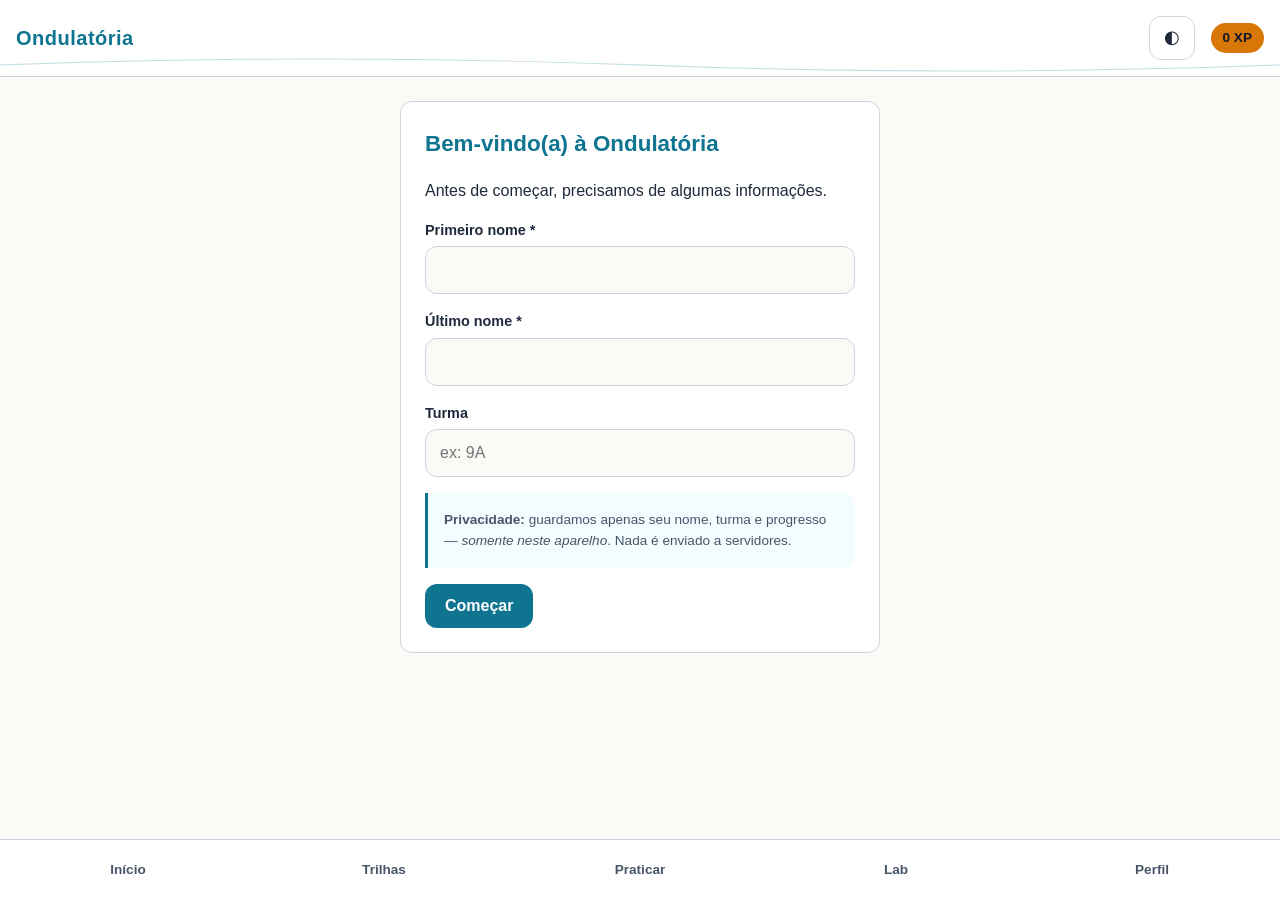
==== index.html @ 42ef3b85 "Adiciona projeto Ondulatória com correções validadas Trilhas, quiz, flashcards, diário sonoro, labor" ====
<!DOCTYPE html>
<html lang="pt-BR">
<head>
  <meta charset="UTF-8">
  <meta name="viewport" content="width=device-width, initial-scale=1.0, viewport-fit=cover">
  <meta name="theme-color" content="#0F172A">
  <meta name="description" content="Ondulatória e Som — 9º ano. App de estudo, atividades e simulações.">
  <meta http-equiv="Content-Security-Policy"
        content="default-src 'self'; img-src 'self' data:; style-src 'self' 'unsafe-inline'; script-src 'self'; connect-src 'self'; font-src 'self'; object-src 'none'; base-uri 'self'; form-action 'self'">
  <link rel="icon" href="data:image/svg+xml,%3Csvg xmlns='http://www.w3.org/2000/svg' viewBox='0 0 32 32'%3E%3Crect width='32' height='32' fill='%230F172A'/%3E%3Cpath d='M0,16 Q4,8 8,16 T16,16 T24,16 T32,16' fill='none' stroke='%2322D3EE' stroke-width='2.5'/%3E%3C/svg%3E">
  <title>Ondulatória — 9º ano</title>
  <link rel="stylesheet" href="css/estilo.css">
</head>
<body>
  <noscript>
    <div class="noscript">
      <h1>Ondulatória</h1>
      <p>Este app precisa de JavaScript ativado para funcionar. Por favor, ative o JavaScript nas configurações do seu navegador.</p>
    </div>
  </noscript>

  <header class="topo">
    <h1 class="logo">Ondulatória</h1>
    <div class="topo-acoes">
      <button id="btn-tema" aria-label="Alternar entre tema claro e escuro" title="Alternar tema">◐</button>
      <span id="xp-total" class="xp" role="status" aria-live="polite">0 XP</span>
    </div>
    <svg class="onda-header" viewBox="0 0 400 40" preserveAspectRatio="none" aria-hidden="true">
      <path d="M0,20 Q50,0 100,20 T200,20 T300,20 T400,20" fill="none" stroke="currentColor" stroke-width="1.5"/>
    </svg>
  </header>

  <main id="conteudo" class="conteudo" role="main" tabindex="-1"></main>

  <nav class="nav-inferior" aria-label="Navegação principal">
    <a href="#inicio"   class="nav-item" data-rota="inicio">Início</a>
    <a href="#trilhas"  class="nav-item" data-rota="trilhas">Trilhas</a>
    <a href="#praticar" class="nav-item" data-rota="praticar">Praticar</a>
    <a href="#lab"      class="nav-item" data-rota="lab">Lab</a>
    <a href="#perfil"   class="nav-item" data-rota="perfil">Perfil</a>
  </nav>

  <script type="module" src="js/app.js"></script>
</body>
</html>
---- css/estilo.css ----
:root {
  --bg: #0F172A;
  --bg-elev: #1E293B;
  --texto: #E2E8F0;
  --texto-fraco: #B4C0D1;
  --ciano: #22D3EE;
  --ciano-escuro: #0E7490;
  --ambar: #F59E0B;
  --ambar-texto: #F59E0B;
  --sucesso: #10B981;
  --sucesso-texto: #10B981;
  --erro: #EF4444;
  --erro-texto: #EF4444;
  --borda: #334155;
  --raio: 12px;
  --esp-1: 8px;
  --esp-2: 16px;
  --esp-3: 24px;
  --esp-4: 32px;
  --transicao: 200ms ease;
  --topo-altura: 64px;
  --nav-altura: 64px;
  --alvo-min: 44px;
  --meio-ar: #67E8F9;
  --meio-agua: #FCD34D;
  --meio-aco: #FCA5A5;
}

[data-tema="claro"] {
  --bg: #FAFAF7;
  --bg-elev: #FFFFFF;
  --texto: #1E293B;
  --texto-fraco: #475569;
  --ciano: #0E7490;
  --ciano-escuro: #0E7490;
  --ambar: #D97706;
  --ambar-texto: #92400E;
  --sucesso: #047857;
  --sucesso-texto: #047857;
  --erro: #DC2626;
  --erro-texto: #B91C1C;
  --borda: #CBD5E1;
  --meio-ar: #155E75;
  --meio-agua: #92400E;
  --meio-aco: #991B1B;
}

* { box-sizing: border-box; margin: 0; padding: 0; }

html, body {
  background: var(--bg);
  color: var(--texto);
  font-family: -apple-system, "Segoe UI", Roboto, "Helvetica Neue", Arial, sans-serif;
  font-size: 16px;
  line-height: 1.6;
  min-height: 100vh;
  transition: background var(--transicao), color var(--transicao);
  -webkit-text-size-adjust: 100%;
}

body {
  padding-bottom: calc(var(--nav-altura) + env(safe-area-inset-bottom, 0px) + 16px);
}

.noscript { padding: var(--esp-4); text-align: center; max-width: 600px; margin: 0 auto; }
.noscript h1 { color: var(--ciano); margin-bottom: var(--esp-2); }
.noscript p { color: var(--texto); }

.topo {
  position: sticky;
  top: 0;
  z-index: 10;
  display: flex;
  justify-content: space-between;
  align-items: center;
  padding: var(--esp-2);
  background: var(--bg-elev);
  background: color-mix(in srgb, var(--bg-elev) 90%, transparent);
  border-bottom: 1px solid var(--borda);
  -webkit-backdrop-filter: blur(8px);
  backdrop-filter: blur(8px);
  overflow: hidden;
}

.logo { font-size: 1.25rem; font-weight: 700; color: var(--ciano); letter-spacing: 0.5px; position: relative; z-index: 1; }

.topo-acoes { display: flex; align-items: center; gap: var(--esp-2); position: relative; z-index: 1; }

#btn-tema {
  background: transparent;
  border: 1px solid var(--borda);
  color: var(--texto);
  border-radius: var(--raio);
  padding: 8px 14px;
  font-size: 1.1rem;
  cursor: pointer;
  transition: var(--transicao);
  line-height: 1;
  min-height: var(--alvo-min);
  min-width: var(--alvo-min);
}
#btn-tema:hover { border-color: var(--ciano); color: var(--ciano); }
#btn-tema:focus-visible { outline: 2px solid var(--ciano); outline-offset: 2px; }

.xp { background: var(--ambar); color: #0F172A; padding: 4px 12px; border-radius: 999px; font-weight: 700; font-size: 0.85rem; transition: var(--transicao); }

.onda-header {
  position: absolute;
  bottom: -1px;
  left: 0;
  width: 200%;
  height: 24px;
  color: var(--ciano);
  opacity: 0.25;
  pointer-events: none;
  animation: ondaDesliza 14s linear infinite;
}

@keyframes ondaDesliza { 0% { transform: translateX(0); } 100% { transform: translateX(-50%); } }

.conteudo { max-width: 720px; margin: 0 auto; padding: var(--esp-3) var(--esp-2); outline: none; }

.nav-inferior {
  position: fixed;
  bottom: 0;
  left: 0;
  right: 0;
  display: flex;
  justify-content: space-around;
  background: var(--bg-elev);
  background: color-mix(in srgb, var(--bg-elev) 95%, transparent);
  border-top: 1px solid var(--borda);
  padding: var(--esp-1) 0 calc(var(--esp-1) + env(safe-area-inset-bottom, 0px));
  z-index: 10;
  -webkit-backdrop-filter: blur(8px);
  backdrop-filter: blur(8px);
}

.nav-item {
  flex: 1;
  text-align: center;
  padding: var(--esp-1);
  color: var(--texto-fraco);
  text-decoration: none;
  font-size: 0.85rem;
  font-weight: 600;
  transition: var(--transicao);
  border-radius: var(--raio);
  margin: 0 2px;
  min-height: var(--alvo-min);
  display: flex;
  align-items: center;
  justify-content: center;
}
.nav-item.ativo { color: var(--ciano); background: rgba(34, 211, 238, 0.1); }
.nav-item:focus-visible { outline: 2px solid var(--ciano); outline-offset: -2px; }

.card {
  background: var(--bg-elev);
  border: 1px solid var(--borda);
  border-radius: var(--raio);
  padding: var(--esp-3);
  margin-bottom: var(--esp-2);
  transition: var(--transicao);
  animation: cardFadeIn 300ms ease both;
}

@keyframes cardFadeIn { from { opacity: 0; transform: translateY(4px); } to { opacity: 1; transform: translateY(0); } }

.card h2, .card h3 { color: var(--ciano); margin-bottom: var(--esp-2); }
.card h2 { font-size: 1.4rem; }
.card h3 { font-size: 1.1rem; }
.card p { margin-bottom: var(--esp-2); }
.card p:last-child { margin-bottom: 0; }
.card-interativo:hover { border-color: var(--ciano); transform: translateY(-1px); }

.btn {
  display: inline-block;
  padding: 12px 20px;
  background: var(--ciano);
  color: #FFFFFF;
  border: none;
  border-radius: var(--raio);
  font-size: 1rem;
  font-weight: 700;
  cursor: pointer;
  transition: var(--transicao);
  text-decoration: none;
  font-family: inherit;
  min-height: var(--alvo-min);
}
[data-tema="escuro"] .btn { color: #0F172A; }
.btn:hover { transform: translateY(-1px); box-shadow: 0 4px 12px rgba(34, 211, 238, 0.3); }
.btn:active { transform: translateY(0); }
.btn:focus-visible { outline: 2px solid var(--ciano); outline-offset: 2px; }
.btn:disabled { opacity: 0.5; cursor: not-allowed; transform: none; }
.btn-secundario { background: transparent; color: var(--ciano); border: 1px solid var(--ciano); }
.btn-perigo { background: var(--erro); color: #FFFFFF; }
.btn-grupo { display: flex; flex-wrap: wrap; gap: var(--esp-1); margin-top: var(--esp-2); }

.btn-pequeno {
  padding: 10px 14px;
  font-size: 0.85rem;
  min-height: 40px;
}

.onboarding { max-width: 480px; margin: 0 auto; }
.onboarding label { display: block; font-weight: 600; font-size: 0.9rem; color: var(--texto); margin-bottom: 4px; margin-top: var(--esp-2); }
.onboarding input { width: 100%; padding: 14px; border: 1px solid var(--borda); border-radius: var(--raio); background: var(--bg); color: var(--texto); font-size: 1rem; font-family: inherit; min-height: var(--alvo-min); }
.onboarding input:focus { outline: none; border-color: var(--ciano); box-shadow: 0 0 0 3px rgba(34, 211, 238, 0.15); }

.aviso-privacidade { font-size: 0.85rem; color: var(--texto-fraco); margin-top: var(--esp-2); padding: var(--esp-2); border-left: 3px solid var(--ciano); background: rgba(34, 211, 238, 0.05); border-radius: 0 var(--raio) var(--raio) 0; }

.progresso-leitura { position: sticky; top: var(--topo-altura); z-index: 5; height: 4px; background: var(--borda); border-radius: 0; margin: calc(-1 * var(--esp-3)) calc(-1 * var(--esp-2)) var(--esp-2); overflow: hidden; }
.progresso-leitura-fill { height: 100%; background: linear-gradient(90deg, var(--ciano), var(--ambar)); width: 0%; transition: width 200ms ease; }

.secao-leitura { margin-bottom: var(--esp-3); }
.secao-leitura h3 { color: var(--ciano); margin-bottom: var(--esp-2); font-size: 1.1rem; }
.secao-leitura p { margin-bottom: var(--esp-2); }

.meta-leitura { display: flex; gap: var(--esp-2); color: var(--texto-fraco); font-size: 0.9rem; margin-bottom: var(--esp-2); flex-wrap: wrap; }

.alternativa {
  display: block;
  width: 100%;
  text-align: left;
  padding: 14px 18px;
  margin-bottom: var(--esp-1);
  background: var(--bg);
  border: 1px solid var(--borda);
  border-radius: var(--raio);
  color: var(--texto);
  font-size: 1rem;
  cursor: pointer;
  transition: var(--transicao);
  font-family: inherit;
  line-height: 1.4;
  min-height: var(--alvo-min);
}
.alternativa:hover:not(:disabled) { border-color: var(--ciano); }
.alternativa:focus-visible { outline: 2px solid var(--ciano); outline-offset: 2px; }
.alternativa.correta { border-color: var(--sucesso); background: rgba(16, 185, 129, 0.12); }
.alternativa.incorreta { border-color: var(--erro); background: rgba(239, 68, 68, 0.12); }
.alternativa:disabled { cursor: default; opacity: 0.95; }
.alternativa strong { color: var(--ciano); margin-right: 4px; }

.feedback { padding: var(--esp-2); border-radius: var(--raio); margin-top: var(--esp-2); font-size: 0.95rem; line-height: 1.5; animation: cardFadeIn 200ms ease both; }
.feedback.ok { background: rgba(16, 185, 129, 0.12); border-left: 4px solid var(--sucesso); }
.feedback.erro { background: rgba(239, 68, 68, 0.12); border-left: 4px solid var(--erro); }
.feedback.info { background: rgba(34, 211, 238, 0.1); border-left: 4px solid var(--ciano); }

.quiz-header { display: flex; justify-content: space-between; align-items: center; margin-bottom: var(--esp-2); font-size: 0.95rem; color: var(--texto-fraco); flex-wrap: wrap; gap: var(--esp-1); }
.quiz-progresso-barra { height: 6px; background: var(--borda); border-radius: 3px; overflow: hidden; margin-bottom: var(--esp-3); }
.quiz-progresso-barra > div { height: 100%; background: var(--ciano); transition: width 300ms ease; }

.textarea-resposta { width: 100%; min-height: 100px; padding: 14px; border: 1px solid var(--borda); border-radius: var(--raio); background: var(--bg); color: var(--texto); font-size: 1rem; font-family: inherit; line-height: 1.5; resize: vertical; }
.textarea-resposta:focus { outline: none; border-color: var(--ciano); box-shadow: 0 0 0 3px rgba(34, 211, 238, 0.15); }

.assoc-item { margin-bottom: var(--esp-2); }
.assoc-item label { display: block; margin-bottom: 4px; font-weight: 600; }
.assoc-item select, .ord-item select { width: 100%; padding: 12px; border: 1px solid var(--borda); border-radius: var(--raio); background: var(--bg); color: var(--texto); font-size: 1rem; font-family: inherit; min-height: var(--alvo-min); }

.ord-item { display: flex; align-items: center; gap: var(--esp-1); margin-bottom: var(--esp-1); }
.ord-item > span { flex: 1; }

.resultado-hero { text-align: center; padding: var(--esp-3) var(--esp-2); }
.resultado-hero .emoji { font-size: 3rem; line-height: 1; margin-bottom: var(--esp-2); display: block; }
.resultado-hero h2 { font-size: 1.6rem; }
.resultado-hero .pontuacao { font-size: 2rem; font-weight: 700; color: var(--ambar-texto); margin: var(--esp-2) 0; }
.resultado-xp { display: inline-block; background: var(--ambar); color: #0F172A; padding: 8px 20px; border-radius: 999px; font-weight: 700; margin-top: var(--esp-2); }
.resultado-xp.sem-ganho { background: transparent; color: var(--texto-fraco); border: 1px solid var(--borda); }
.resultado-xp.sem-ganho small { display: block; font-size: 0.75rem; font-weight: 400; margin-top: 2px; }

.revisao-item { padding: var(--esp-2); border-radius: var(--raio); background: var(--bg); margin-bottom: var(--esp-2); border-left: 3px solid var(--borda); }
.revisao-item.ok { border-left-color: var(--sucesso); }
.revisao-item.erro { border-left-color: var(--erro); }
.revisao-item .topo-revisao { display: flex; justify-content: space-between; font-size: 0.9rem; color: var(--texto-fraco); margin-bottom: 4px; }

.aviso-quota { position: fixed; bottom: calc(var(--nav-altura) + 16px); left: 50%; transform: translateX(-50%); background: var(--erro); color: #fff; padding: 12px 18px; border-radius: var(--raio); font-size: 0.9rem; z-index: 100; box-shadow: 0 4px 16px rgba(0, 0, 0, 0.3); animation: cardFadeIn 200ms ease both; max-width: 90vw; text-align: center; }

.erro-carregamento { text-align: center; padding: var(--esp-3); color: var(--erro-texto); }
.erro-carregamento code { background: var(--bg-elev); padding: 2px 6px; border-radius: 4px; font-size: 0.9rem; }

.sr-only { position: absolute; width: 1px; height: 1px; padding: 0; margin: -1px; overflow: hidden; clip: rect(0,0,0,0); white-space: nowrap; border: 0; }

.lab-tabs { display: flex; gap: 4px; overflow-x: auto; padding: 4px; background: var(--bg-elev); border: 1px solid var(--borda); border-radius: var(--raio); margin-bottom: var(--esp-2); scrollbar-width: none; }
.lab-tabs::-webkit-scrollbar { display: none; }

.lab-tab {
  flex: 1;
  min-width: max-content;
  padding: 12px 16px;
  background: transparent;
  border: none;
  color: var(--texto-fraco);
  font-size: 0.95rem;
  font-weight: 600;
  border-radius: calc(var(--raio) - 4px);
  cursor: pointer;
  transition: var(--transicao);
  white-space: nowrap;
  font-family: inherit;
  min-height: var(--alvo-min);
}
.lab-tab.ativo { background: var(--ciano); color: #FFFFFF; }
[data-tema="escuro"] .lab-tab.ativo { color: #0F172A; }
.lab-tab:focus-visible { outline: 2px solid var(--ciano); outline-offset: 2px; }

.lab-canvas-wrap { width: 100%; margin-bottom: 4px; background: var(--bg); border: 1px solid var(--borda); border-radius: var(--raio); overflow: hidden; }
.lab-canvas { display: block; width: 100%; height: 120px; }
.lab-canvas-baixo { height: 90px; }

.lab-legenda { font-size: 0.85rem; color: var(--texto-fraco); text-align: center; margin-bottom: var(--esp-2); font-style: italic; }

.lab-controles { display: flex; flex-direction: column; gap: var(--esp-1); margin: var(--esp-2) 0; }
.lab-controles label { font-size: 0.95rem; color: var(--texto); }
.lab-controles input[type="range"] { width: 100%; accent-color: var(--ciano); height: 36px; cursor: pointer; }

.lab-valores { display: grid; grid-template-columns: repeat(auto-fit, minmax(90px, 1fr)); gap: var(--esp-1); margin: var(--esp-2) 0; }
.lab-valores > div { background: var(--bg); border: 1px solid var(--borda); border-radius: var(--raio); padding: 10px; text-align: center; }
.lab-valores > div > span { display: block; font-size: 0.78rem; color: var(--texto-fraco); text-transform: uppercase; letter-spacing: 0.5px; margin-bottom: 2px; }
.lab-valores > div > strong { display: block; font-size: 1.2rem; color: var(--ciano); font-variant-numeric: tabular-nums; }
.lab-valores > div > small { font-size: 0.75rem; color: var(--texto-fraco); }

.lab-aviso { font-size: 0.88rem; color: var(--texto-fraco); padding: var(--esp-1) var(--esp-2); border-left: 3px solid var(--ambar); background: rgba(245, 158, 11, 0.1); border-radius: 0 6px 6px 0; margin-top: var(--esp-2); line-height: 1.5; }

.lab-mute { display: inline-flex; align-items: center; gap: 8px; font-size: 0.95rem; color: var(--texto-fraco); cursor: pointer; padding: 8px; min-height: var(--alvo-min); }
.lab-mute input { accent-color: var(--ciano); cursor: pointer; width: 20px; height: 20px; }

.lab-tab-btn {
  padding: 12px 18px;
  background: var(--bg);
  border: 1px solid var(--borda);
  color: var(--texto);
  border-radius: var(--raio);
  cursor: pointer;
  font-family: inherit;
  font-size: 0.95rem;
  font-weight: 600;
  transition: var(--transicao);
  min-height: var(--alvo-min);
}
.lab-tab-btn.ativo { background: var(--ciano); color: #FFFFFF; border-color: var(--ciano); }
[data-tema="escuro"] .lab-tab-btn.ativo { color: #0F172A; }
.lab-tab-btn:hover:not(.ativo) { border-color: var(--ciano); }
.lab-tab-btn:focus-visible { outline: 2px solid var(--ciano); outline-offset: 2px; }

.meios-lista { display: flex; flex-direction: column; gap: var(--esp-2); margin: var(--esp-2) 0; }
.meio-item { background: var(--bg); border: 1px solid var(--borda); border-radius: var(--raio); padding: var(--esp-1); }
.meio-label { display: flex; flex-wrap: wrap; gap: var(--esp-1); align-items: baseline; justify-content: space-between; padding: 6px 8px; font-size: 0.9rem; }
.meio-label > span { color: var(--texto-fraco); }
.meio-label > strong { font-weight: 700; }
.meio-cor-ar { color: var(--meio-ar); }
.meio-cor-agua { color: var(--meio-agua); }
.meio-cor-aco { color: var(--meio-aco); }
.meio-lambda { color: var(--texto-fraco); }
.meio-lambda strong { color: var(--ciano); font-variant-numeric: tabular-nums; }
.meio-canvas { display: block; width: 100%; height: 56px; }

.barra-meios { display: flex; flex-direction: column; gap: var(--esp-1); margin: var(--esp-2) 0; }
.barra-item { display: grid; grid-template-columns: 56px 1fr 90px; gap: var(--esp-1); align-items: center; font-size: 0.9rem; }
.barra-item > span:first-child { font-weight: 700; }
.barra-fill { height: 20px; min-width: 2px; border-radius: 0; }

.badge-prof { background: var(--ambar); color: #0F172A; padding: 4px 10px; border-radius: 999px; font-size: 0.82rem; font-weight: 700; white-space: nowrap; }

.badge-concluida, .badge-andamento, .badge-bloqueada { display: inline-block; padding: 3px 10px; border-radius: 999px; font-size: 0.75rem; font-weight: 700; vertical-align: middle; margin-left: 6px; }
.badge-concluida { background: rgba(16, 185, 129, 0.2); color: var(--sucesso-texto); }
.badge-andamento { background: rgba(245, 158, 11, 0.2); color: var(--ambar-texto); }
.badge-bloqueada { background: rgba(148, 163, 184, 0.2); color: var(--texto-fraco); }

.progresso-trilhas-barra { height: 10px; background: var(--borda); border-radius: 5px; overflow: hidden; margin: var(--esp-1) 0 var(--esp-2); }
.progresso-trilhas-fill { height: 100%; background: linear-gradient(90deg, var(--ciano), var(--sucesso)); transition: width 400ms ease; }

.flash-stats {
  display: grid;
  grid-template-columns: repeat(4, minmax(0, 1fr));
  gap: var(--esp-1);
  margin: var(--esp-2) 0;
}
.flash-stats > div {
  background: var(--bg);
  border: 1px solid var(--borda);
  border-radius: var(--raio);
  padding: 10px 4px;
  text-align: center;
  min-width: 0;
}
.flash-stats > div > strong {
  display: block;
  font-size: 1.3rem;
  color: var(--ciano);
  font-variant-numeric: tabular-nums;
}
.flash-stats > div > span {
  font-size: 0.65rem;
  color: var(--texto-fraco);
  text-transform: uppercase;
  letter-spacing: 0;
  white-space: nowrap;
  overflow: hidden;
  text-overflow: ellipsis;
  display: block;
}

@media (max-width: 400px) {
  .flash-stats { grid-template-columns: repeat(2, minmax(0, 1fr)); }
  .flash-stats > div > span { font-size: 0.7rem; letter-spacing: 0.5px; }
}

.flash-progresso { position: sticky; top: var(--topo-altura); z-index: 5; height: 4px; background: var(--borda); margin: calc(-1 * var(--esp-3)) calc(-1 * var(--esp-2)) var(--esp-2); overflow: hidden; }
.flash-progresso-fill { height: 100%; background: linear-gradient(90deg, var(--ciano), var(--ambar)); transition: width 300ms ease; }

.flash-header { display: flex; justify-content: space-between; align-items: center; margin-bottom: var(--esp-2); font-size: 0.95rem; color: var(--texto-fraco); gap: var(--esp-1); flex-wrap: wrap; }

.flash-cartao { min-height: 200px; display: flex; flex-direction: column; justify-content: center; align-items: center; text-align: center; padding: var(--esp-3) var(--esp-2); background: var(--bg); border: 2px solid var(--borda); border-radius: var(--raio); cursor: pointer; transition: border-color var(--transicao), transform var(--transicao); }
.flash-cartao:hover { border-color: var(--ciano); }
.flash-cartao:focus-visible { outline: 2px solid var(--ciano); outline-offset: 2px; }

.flash-label { font-size: 0.75rem; color: var(--texto-fraco); text-transform: uppercase; letter-spacing: 1px; margin-bottom: var(--esp-2); }
.flash-frente { font-size: 1.15rem; font-weight: 600; line-height: 1.4; color: var(--texto); margin-bottom: var(--esp-2); }
.flash-verso { font-size: 1rem; line-height: 1.5; color: var(--texto); margin-bottom: var(--esp-2); }
.flash-dica { font-size: 0.85rem; color: var(--texto-fraco); font-style: italic; margin-top: var(--esp-2); }

.flash-acoes { display: flex; gap: var(--esp-1); margin-top: var(--esp-2); flex-wrap: wrap; justify-content: center; width: 100%; }
.btn-flash-dificil { background: var(--erro); color: #FFFFFF; }
.btn-flash-medio { background: var(--ambar); color: #0F172A; }
.btn-flash-facil { background: var(--sucesso); color: #FFFFFF; }
.flash-acoes .btn { flex: 1; min-width: 80px; padding: 12px 14px; font-size: 0.95rem; }

#toast-container { position: fixed; top: 80px; right: 16px; display: flex; flex-direction: column; gap: var(--esp-1); z-index: 200; max-width: 320px; pointer-events: none; }
.badge-toast { background: var(--bg-elev); border: 2px solid var(--ambar); border-radius: var(--raio); padding: 12px 16px; display: flex; gap: 12px; align-items: center; box-shadow: 0 8px 24px rgba(0, 0, 0, 0.3); animation: badgeSlide 350ms ease both; color: var(--texto); font-size: 0.95rem; pointer-events: auto; }
.badge-toast strong { color: var(--ambar-texto); font-size: 1rem; }
.badge-toast small { color: var(--texto-fraco); font-size: 0.85rem; }
.badge-toast-emoji { font-size: 1.6rem; line-height: 1; flex-shrink: 0; }
@keyframes badgeSlide { from { transform: translateX(400px); opacity: 0; } to { transform: translateX(0); opacity: 1; } }

.badges-grid { display: grid; grid-template-columns: repeat(auto-fill, minmax(100px, 1fr)); gap: var(--esp-1); }
.badge-single { background: var(--bg); border: 1px solid var(--borda); border-radius: var(--raio); padding: 10px 6px; text-align: center; transition: var(--transicao); }
.badge-single.ganho { border-color: var(--ambar); background: rgba(245, 158, 11, 0.15); }
.badge-single.nao-ganho { border-style: dashed; }
.badge-single.nao-ganho .badge-nome { color: var(--texto-fraco); }
.badge-single.nao-ganho .badge-emoji { opacity: 0.5; filter: grayscale(1); }
.badge-emoji { display: block; font-size: 1.8rem; line-height: 1; margin-bottom: 4px; }
.badge-nome { display: block; font-size: 0.75rem; color: var(--texto); line-height: 1.2; }
.badge-single.ganho .badge-nome { color: var(--ambar-texto); font-weight: 600; }

.diario-header { display: flex; justify-content: space-between; align-items: baseline; margin-bottom: var(--esp-1); flex-wrap: wrap; gap: 8px; }
.diario-header strong { color: var(--ciano); }
.diario-header span { font-size: 0.9rem; color: var(--texto-fraco); }

.select-campo { width: 100%; padding: 12px; border: 1px solid var(--borda); border-radius: var(--raio); background: var(--bg); color: var(--texto); font-size: 1rem; font-family: inherit; margin-bottom: var(--esp-2); min-height: var(--alvo-min); }

#form-diario label { display: block; margin-top: var(--esp-2); margin-bottom: 4px; font-weight: 600; font-size: 0.95rem; }
#form-diario input, #form-diario textarea { width: 100%; padding: 14px; border: 1px solid var(--borda); border-radius: var(--raio); background: var(--bg); color: var(--texto); font-size: 1rem; font-family: inherit; min-height: var(--alvo-min); }

@media (prefers-reduced-motion: reduce) {
  *, *::before, *::after { transition: none !important; animation: none !important; }
  .onda-header { display: none; }
  .badge-toast { animation: none; }
}
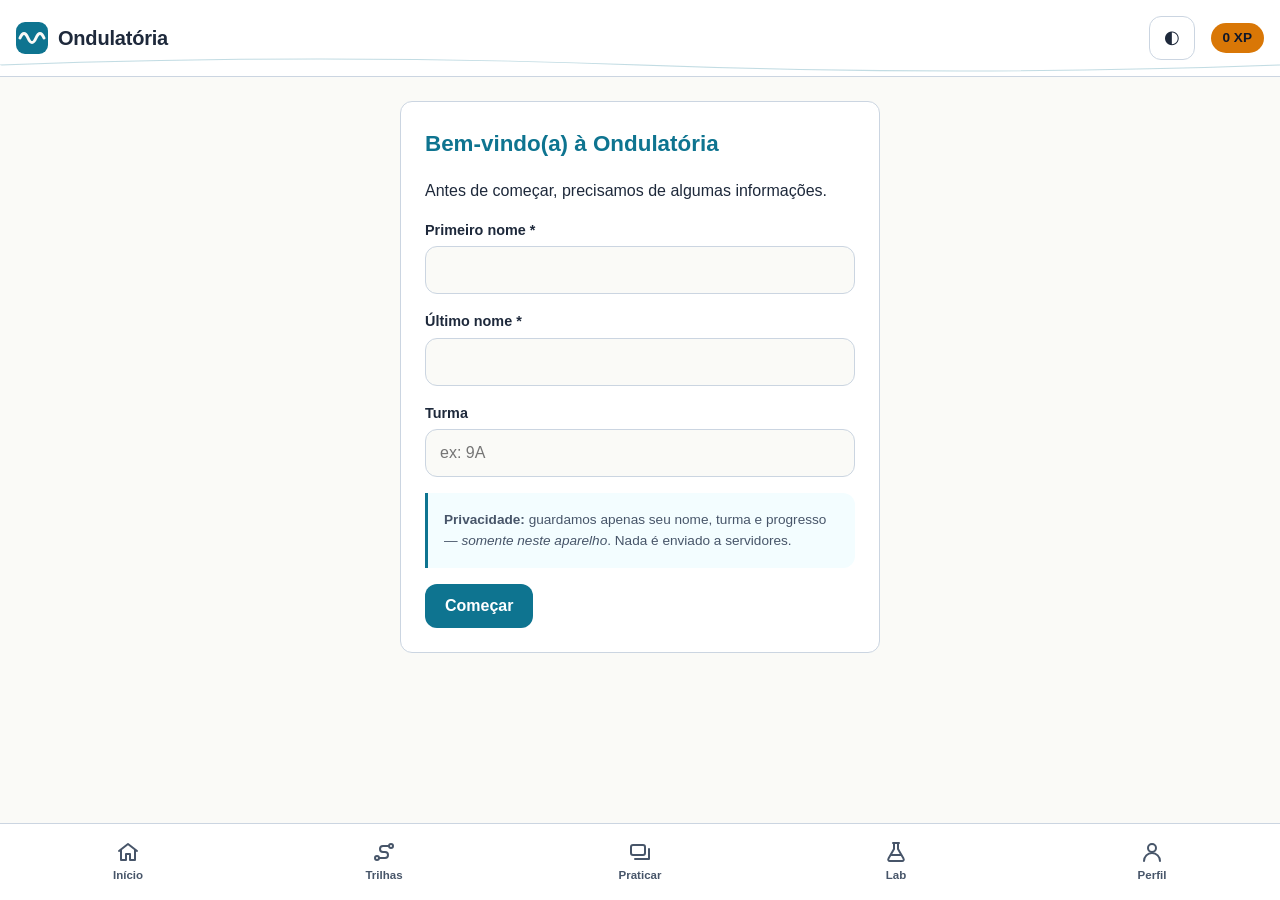
==== commit e1086525: "Repagina a tela inicial - Novo topo com saudação, nível por XP e anel de progresso das trilhas - Car" ====
--- a/index.html
+++ b/index.html
@@ -20,7 +20,7 @@
   </noscript>
 
   <header class="topo">
-    <h1 class="logo">Ondulatória</h1>
+    <h1 class="logo"><svg class="logo-icone" viewBox="0 0 32 32" aria-hidden="true"><rect width="32" height="32" rx="9"/><path d="M4,16 Q8,7 12,16 T20,16 T28,16"/></svg><span>Ondulatória</span></h1>
     <div class="topo-acoes">
       <button id="btn-tema" aria-label="Alternar entre tema claro e escuro" title="Alternar tema">◐</button>
       <span id="xp-total" class="xp" role="status" aria-live="polite">0 XP</span>
@@ -33,11 +33,11 @@
   <main id="conteudo" class="conteudo" role="main" tabindex="-1"></main>
 
   <nav class="nav-inferior" aria-label="Navegação principal">
-    <a href="#inicio"   class="nav-item" data-rota="inicio">Início</a>
-    <a href="#trilhas"  class="nav-item" data-rota="trilhas">Trilhas</a>
-    <a href="#praticar" class="nav-item" data-rota="praticar">Praticar</a>
-    <a href="#lab"      class="nav-item" data-rota="lab">Lab</a>
-    <a href="#perfil"   class="nav-item" data-rota="perfil">Perfil</a>
+    <a href="#inicio" class="nav-item" data-rota="inicio"><svg class="nav-icone" viewBox="0 0 24 24" aria-hidden="true"><path d="M3 11l9-7 9 7"/><path d="M5 10v10h5v-6h4v6h5V10"/></svg><span>Início</span></a>
+    <a href="#trilhas" class="nav-item" data-rota="trilhas"><svg class="nav-icone" viewBox="0 0 24 24" aria-hidden="true"><circle cx="5" cy="18" r="2"/><circle cx="19" cy="6" r="2"/><path d="M7 18h6a3 3 0 0 0 0-6h-2a3 3 0 0 1 0-6h6"/></svg><span>Trilhas</span></a>
+    <a href="#praticar" class="nav-item" data-rota="praticar"><svg class="nav-icone" viewBox="0 0 24 24" aria-hidden="true"><rect x="3" y="5" width="14" height="10" rx="2"/><path d="M7 19h14V9"/></svg><span>Praticar</span></a>
+    <a href="#lab" class="nav-item" data-rota="lab"><svg class="nav-icone" viewBox="0 0 24 24" aria-hidden="true"><path d="M9 3h6M10 3v6L4.5 18.5A1.6 1.6 0 0 0 5.9 21h12.2a1.6 1.6 0 0 0 1.4-2.5L14 9V3"/><path d="M7.5 15h9"/></svg><span>Lab</span></a>
+    <a href="#perfil" class="nav-item" data-rota="perfil"><svg class="nav-icone" viewBox="0 0 24 24" aria-hidden="true"><circle cx="12" cy="8" r="4"/><path d="M4 21a8 8 0 0 1 16 0"/></svg><span>Perfil</span></a>
   </nav>
 
   <script type="module" src="js/app.js"></script>
--- a/css/estilo.css
+++ b/css/estilo.css
@@ -82,7 +82,10 @@
   overflow: hidden;
 }
 
-.logo { font-size: 1.25rem; font-weight: 700; color: var(--ciano); letter-spacing: 0.5px; position: relative; z-index: 1; }
+.logo { display: flex; align-items: center; gap: 10px; font-size: 1.25rem; font-weight: 800; color: var(--texto); letter-spacing: -0.2px; position: relative; z-index: 1; }
+.logo-icone { width: 32px; height: 32px; flex-shrink: 0; }
+.logo-icone rect { fill: var(--ciano); }
+.logo-icone path { fill: none; stroke: var(--bg); stroke-width: 3; stroke-linecap: round; }
 
 .topo-acoes { display: flex; align-items: center; gap: var(--esp-2); position: relative; z-index: 1; }
 
@@ -149,10 +152,15 @@
   margin: 0 2px;
   min-height: var(--alvo-min);
   display: flex;
+  flex-direction: column;
   align-items: center;
   justify-content: center;
-}
-.nav-item.ativo { color: var(--ciano); background: rgba(34, 211, 238, 0.1); }
+  gap: 2px;
+  font-size: 0.72rem;
+}
+.nav-icone { width: 24px; height: 24px; fill: none; stroke: currentColor; stroke-width: 2; stroke-linecap: round; stroke-linejoin: round; transition: transform var(--transicao); }
+.nav-item.ativo { color: var(--ciano); background: color-mix(in srgb, var(--ciano) 12%, transparent); }
+.nav-item.ativo .nav-icone { transform: translateY(-1px); stroke-width: 2.4; }
 .nav-item:focus-visible { outline: 2px solid var(--ciano); outline-offset: -2px; }
 
 .card {
@@ -189,7 +197,7 @@
   font-family: inherit;
   min-height: var(--alvo-min);
 }
-[data-tema="escuro"] .btn { color: #0F172A; }
+[data-tema="escuro"] .btn:not(.btn-secundario):not(.btn-perigo) { color: #0F172A; }
 .btn:hover { transform: translateY(-1px); box-shadow: 0 4px 12px rgba(34, 211, 238, 0.3); }
 .btn:active { transform: translateY(0); }
 .btn:focus-visible { outline: 2px solid var(--ciano); outline-offset: 2px; }
@@ -454,7 +462,135 @@
 #form-diario label { display: block; margin-top: var(--esp-2); margin-bottom: 4px; font-weight: 600; font-size: 0.95rem; }
 #form-diario input, #form-diario textarea { width: 100%; padding: 14px; border: 1px solid var(--borda); border-radius: var(--raio); background: var(--bg); color: var(--texto); font-size: 1rem; font-family: inherit; min-height: var(--alvo-min); }
 
+/* ============ Tela inicial ============ */
+.home-hero {
+  position: relative;
+  display: flex;
+  align-items: center;
+  gap: var(--esp-2);
+  padding: var(--esp-3);
+  margin-bottom: var(--esp-2);
+  border-radius: 20px;
+  overflow: hidden;
+  color: #F0FDFF;
+  background: linear-gradient(135deg, #0E7490 0%, #155E75 45%, #1E3A5F 100%);
+  box-shadow: 0 10px 30px -12px rgba(14, 116, 144, 0.6);
+  animation: cardFadeIn 300ms ease both;
+}
+.home-hero-ondas { position: absolute; inset: auto 0 0 0; width: 200%; height: 70%; pointer-events: none; animation: ondaDesliza 18s linear infinite; }
+.home-hero-ondas path { fill: #fff; opacity: 0.06; }
+.home-hero-ondas path + path { opacity: 0.08; }
+.home-hero-texto { position: relative; flex: 1; min-width: 0; }
+.home-saudacao { display: flex; align-items: center; flex-wrap: wrap; gap: 8px; font-size: 0.9rem; opacity: 0.85; }
+.home-chip { display: inline-block; padding: 2px 10px; border-radius: 999px; background: rgba(255, 255, 255, 0.16); font-size: 0.78rem; font-weight: 700; }
+.home-hero h2 { font-size: clamp(1.5rem, 6vw, 2rem); line-height: 1.15; font-weight: 800; letter-spacing: -0.5px; margin: 4px 0 var(--esp-2); overflow-wrap: anywhere; }
+.home-nivel-topo { display: flex; justify-content: space-between; align-items: baseline; font-size: 0.85rem; margin-bottom: 6px; }
+.home-nivel-topo span { opacity: 0.8; font-variant-numeric: tabular-nums; }
+.home-nivel-barra { height: 8px; border-radius: 999px; background: rgba(255, 255, 255, 0.18); overflow: hidden; }
+.home-nivel-barra > div { height: 100%; border-radius: inherit; background: linear-gradient(90deg, #FCD34D, #F59E0B); transition: width 600ms ease; }
+.home-anel { position: relative; width: 112px; height: 112px; flex-shrink: 0; }
+.home-anel circle { fill: none; stroke-width: 10; }
+.home-anel-fundo { stroke: rgba(255, 255, 255, 0.16); }
+.home-anel-valor { stroke-linecap: round; transform: rotate(-90deg); transform-origin: 60px 60px; transition: stroke-dashoffset 800ms ease; }
+.home-anel text { fill: #fff; text-anchor: middle; }
+.home-anel-num { font-size: 26px; font-weight: 800; }
+.home-anel-rot { font-size: 12px; opacity: 0.8; }
+
+.home-stats { list-style: none; display: grid; grid-template-columns: repeat(3, 1fr); gap: var(--esp-1); margin-bottom: var(--esp-2); }
+.home-stats li { background: var(--bg-elev); border: 1px solid var(--borda); border-radius: 14px; padding: 12px 8px; text-align: center; }
+.home-stats strong { display: block; font-size: 1.35rem; font-weight: 800; color: var(--texto); font-variant-numeric: tabular-nums; line-height: 1.2; }
+.home-stats small { font-size: 0.8rem; color: var(--texto-fraco); font-weight: 600; }
+.home-stats span { font-size: 0.75rem; color: var(--texto-fraco); text-transform: uppercase; letter-spacing: 0.5px; }
+
+.home-continuar {
+  position: relative;
+  display: flex;
+  flex-direction: column;
+  gap: 4px;
+  padding: var(--esp-3);
+  margin-bottom: var(--esp-3);
+  border-radius: 20px;
+  background: var(--bg-elev);
+  border: 1px solid var(--borda);
+  border-left: 6px solid var(--ambar);
+  color: inherit;
+  text-decoration: none;
+  transition: var(--transicao);
+  animation: cardFadeIn 300ms 60ms ease both;
+}
+a.home-continuar:hover { border-color: var(--ambar); transform: translateY(-2px); box-shadow: 0 8px 24px -12px rgba(245, 158, 11, 0.5); }
+a.home-continuar:focus-visible, .home-continuar-btn:focus-visible { outline: 2px solid var(--ambar); outline-offset: 3px; }
+.home-rotulo { font-size: 0.75rem; font-weight: 800; text-transform: uppercase; letter-spacing: 1px; color: var(--ambar-texto); }
+.home-continuar-num { font-size: 0.85rem; color: var(--texto-fraco); font-weight: 600; margin-top: 4px; }
+.home-continuar-titulo { font-size: 1.2rem; line-height: 1.3; font-weight: 800; }
+.home-continuar-desc { font-size: 0.92rem; color: var(--texto-fraco); }
+.home-etapas { list-style: none; display: flex; gap: 6px; margin: var(--esp-2) 0; }
+.home-etapas li { flex: 1; font-size: 0.72rem; font-weight: 700; color: var(--texto-fraco); padding-top: 8px; border-top: 4px solid var(--borda); border-radius: 2px; }
+.home-etapas li.feito { border-top-color: var(--sucesso); color: var(--sucesso-texto); }
+.home-etapas li.atual { border-top-color: var(--ambar); color: var(--ambar-texto); }
+.home-continuar-btn { align-self: flex-start; display: inline-flex; align-items: center; gap: 8px; margin-top: 4px; padding: 12px 20px; min-height: var(--alvo-min); border-radius: 999px; background: var(--ambar); color: #0F172A; font-weight: 800; text-decoration: none; }
+.home-continuar-btn svg, .home-atalho svg, .home-no svg { fill: none; stroke: currentColor; stroke-width: 2.2; stroke-linecap: round; stroke-linejoin: round; }
+.home-continuar-btn svg { width: 18px; height: 18px; transition: transform var(--transicao); }
+a.home-continuar:hover .home-continuar-btn svg { transform: translateX(3px); }
+
+.home-secao { margin-bottom: var(--esp-3); }
+.home-secao-topo { display: flex; justify-content: space-between; align-items: baseline; margin-bottom: 12px; }
+.home-secao h3 { font-size: 1.1rem; font-weight: 800; color: var(--texto); }
+.home-link { font-size: 0.9rem; font-weight: 700; color: var(--ciano); text-decoration: none; padding: 8px 0; }
+.home-link:hover { text-decoration: underline; }
+
+.home-mapa { list-style: none; display: grid; grid-template-columns: repeat(6, 1fr); position: relative; }
+.home-mapa::before { content: ""; position: absolute; top: 22px; left: 8%; right: 8%; height: 3px; background: var(--borda); border-radius: 2px; }
+.home-mapa li { position: relative; display: flex; justify-content: center; }
+.home-mapa-item { display: flex; flex-direction: column; align-items: center; gap: 6px; text-decoration: none; color: var(--texto-fraco); border-radius: 12px; padding: 0 2px 4px; }
+a.home-mapa-item:focus-visible { outline: 2px solid var(--ciano); outline-offset: 2px; }
+.home-no { display: grid; place-items: center; width: 46px; height: 46px; border-radius: 50%; font-weight: 800; font-size: 1.05rem; background: var(--bg-elev); border: 3px solid var(--borda); color: var(--texto-fraco); transition: var(--transicao); }
+.home-no svg { width: 20px; height: 20px; }
+.home-no-nome { font-size: 0.68rem; font-weight: 700; text-align: center; line-height: 1.2; }
+.home-mapa-item.feita .home-no { background: var(--sucesso); border-color: var(--sucesso); color: #fff; }
+.home-mapa-item.feita { color: var(--sucesso-texto); }
+.home-mapa-item.atual .home-no { background: var(--ambar); border-color: var(--ambar); color: #0F172A; box-shadow: 0 0 0 6px color-mix(in srgb, var(--ambar) 25%, transparent); animation: pulso 2s ease-in-out infinite; }
+.home-mapa-item.atual { color: var(--ambar-texto); }
+.home-mapa-item.livre .home-no { border-color: var(--ciano); color: var(--ciano); }
+.home-mapa-item.bloqueada { opacity: 0.6; }
+a.home-mapa-item:hover .home-no { transform: scale(1.08); }
+@keyframes pulso { 50% { box-shadow: 0 0 0 10px color-mix(in srgb, var(--ambar) 10%, transparent); } }
+
+.home-atalhos { display: grid; grid-template-columns: repeat(2, 1fr); gap: 12px; }
+.home-atalho { --cor: var(--ciano); display: flex; flex-direction: column; gap: 2px; padding: var(--esp-2); border-radius: 16px; background: var(--bg-elev); border: 1px solid var(--borda); color: var(--texto); text-decoration: none; transition: var(--transicao); min-height: 120px; }
+.home-atalho svg { width: 40px; height: 40px; padding: 8px; margin-bottom: 8px; border-radius: 12px; color: var(--cor); background: color-mix(in srgb, var(--cor) 15%, transparent); }
+.home-atalho strong { font-size: 1rem; font-weight: 800; }
+.home-atalho span { font-size: 0.8rem; color: var(--texto-fraco); line-height: 1.35; }
+.home-atalho:hover { border-color: var(--cor); transform: translateY(-2px); }
+.home-atalho:focus-visible { outline: 2px solid var(--cor); outline-offset: 2px; }
+.atalho-praticar { --cor: var(--ambar); }
+.atalho-lab { --cor: #A78BFA; }
+.atalho-trilhas { --cor: var(--ciano); }
+.atalho-perfil { --cor: var(--sucesso); }
+[data-tema="claro"] .atalho-lab { --cor: #6D28D9; }
+
+.home-badges { list-style: none; display: flex; flex-wrap: wrap; gap: 8px; }
+.home-badge { display: inline-flex; align-items: center; gap: 8px; padding: 8px 14px 8px 8px; border-radius: 999px; background: color-mix(in srgb, var(--ambar) 14%, var(--bg-elev)); border: 1px solid color-mix(in srgb, var(--ambar) 40%, transparent); font-size: 0.88rem; font-weight: 700; }
+.home-badge-emoji { display: grid; place-items: center; width: 30px; height: 30px; border-radius: 50%; background: var(--bg-elev); font-size: 1.05rem; }
+.home-badge-vazio { padding: 12px 16px; background: var(--bg-elev); border: 1px dashed var(--borda); color: var(--texto-fraco); font-weight: 500; border-radius: 14px; }
+
+.home-privacidade { font-size: 0.82rem; color: var(--texto-fraco); text-align: center; padding: var(--esp-1) var(--esp-2); }
+
+@media (max-width: 380px) {
+  .home-hero { flex-direction: column-reverse; align-items: stretch; text-align: left; }
+  .home-anel { align-self: center; }
+  .home-no { width: 40px; height: 40px; }
+  .home-mapa::before { top: 19px; }
+  .home-no-nome { font-size: 0.62rem; }
+}
+@media (min-width: 640px) {
+  .home-atalhos { grid-template-columns: repeat(4, 1fr); }
+  .home-hero { padding: var(--esp-4); }
+  .home-anel { width: 136px; height: 136px; }
+}
+
 @media (prefers-reduced-motion: reduce) {
+  .home-hero-ondas { display: none; }
   *, *::before, *::after { transition: none !important; animation: none !important; }
   .onda-header { display: none; }
   .badge-toast { animation: none; }
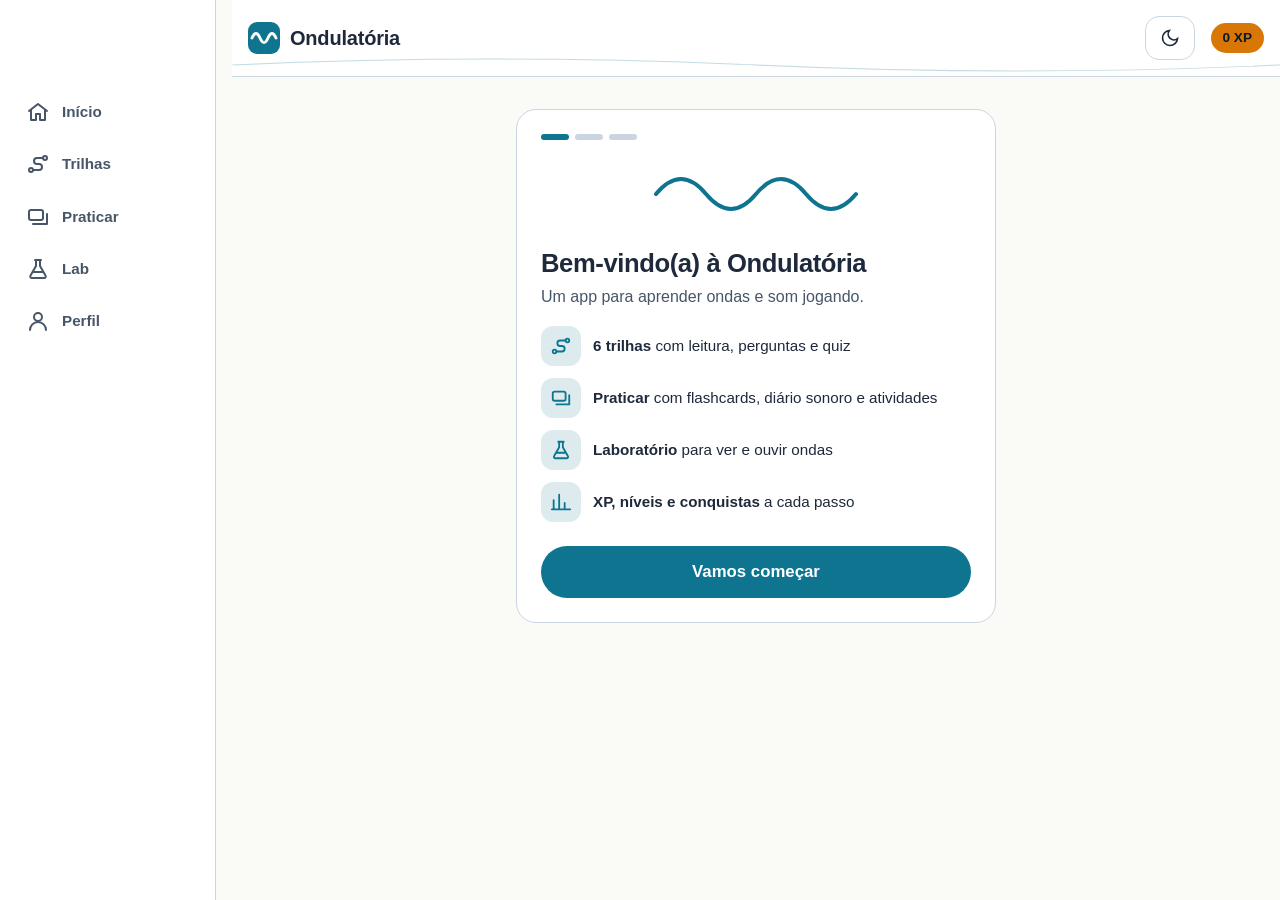
==== commit eee5b068: "Fase 2: nova identidade visual em todas as telas - Telas separadas em módulos (inicio, lista-trilhas" ====
--- a/index.html
+++ b/index.html
@@ -4,6 +4,7 @@
   <meta charset="UTF-8">
   <meta name="viewport" content="width=device-width, initial-scale=1.0, viewport-fit=cover">
   <meta name="theme-color" content="#0F172A">
+  <meta name="referrer" content="no-referrer">
   <meta name="description" content="Ondulatória e Som — 9º ano. App de estudo, atividades e simulações.">
   <meta http-equiv="Content-Security-Policy"
         content="default-src 'self'; img-src 'self' data:; style-src 'self' 'unsafe-inline'; script-src 'self'; connect-src 'self'; font-src 'self'; object-src 'none'; base-uri 'self'; form-action 'self'">
@@ -22,7 +23,10 @@
   <header class="topo">
     <h1 class="logo"><svg class="logo-icone" viewBox="0 0 32 32" aria-hidden="true"><rect width="32" height="32" rx="9"/><path d="M4,16 Q8,7 12,16 T20,16 T28,16"/></svg><span>Ondulatória</span></h1>
     <div class="topo-acoes">
-      <button id="btn-tema" aria-label="Alternar entre tema claro e escuro" title="Alternar tema">◐</button>
+      <button id="btn-tema" aria-label="Alternar entre tema claro e escuro" title="Alternar tema">
+        <svg class="icone-sol" viewBox="0 0 24 24" aria-hidden="true"><circle cx="12" cy="12" r="4"/><path d="M12 2v2M12 20v2M4.9 4.9l1.4 1.4M17.7 17.7l1.4 1.4M2 12h2M20 12h2M4.9 19.1l1.4-1.4M17.7 6.3l1.4-1.4"/></svg>
+        <svg class="icone-lua" viewBox="0 0 24 24" aria-hidden="true"><path d="M21 12.8A9 9 0 1 1 11.2 3a7 7 0 0 0 9.8 9.8z"/></svg>
+      </button>
       <span id="xp-total" class="xp" role="status" aria-live="polite">0 XP</span>
     </div>
     <svg class="onda-header" viewBox="0 0 400 40" preserveAspectRatio="none" aria-hidden="true">
--- a/css/estilo.css
+++ b/css/estilo.css
@@ -12,7 +12,8 @@
   --erro: #EF4444;
   --erro-texto: #EF4444;
   --borda: #334155;
-  --raio: 12px;
+  --raio: 14px;
+  --raio-g: 20px;
   --esp-1: 8px;
   --esp-2: 16px;
   --esp-3: 24px;
@@ -46,12 +47,16 @@
 }
 
 * { box-sizing: border-box; margin: 0; padding: 0; }
+[hidden] { display: none !important; }
+
+html { font-size: 100%; }
+html[data-fonte="g"] { font-size: 112.5%; }
+html[data-fonte="gg"] { font-size: 125%; }
 
 html, body {
   background: var(--bg);
   color: var(--texto);
   font-family: -apple-system, "Segoe UI", Roboto, "Helvetica Neue", Arial, sans-serif;
-  font-size: 16px;
   line-height: 1.6;
   min-height: 100vh;
   transition: background var(--transicao), color var(--transicao);
@@ -90,6 +95,8 @@
 .topo-acoes { display: flex; align-items: center; gap: var(--esp-2); position: relative; z-index: 1; }
 
 #btn-tema {
+  display: grid;
+  place-items: center;
   background: transparent;
   border: 1px solid var(--borda);
   color: var(--texto);
@@ -103,6 +110,10 @@
   min-width: var(--alvo-min);
 }
 #btn-tema:hover { border-color: var(--ciano); color: var(--ciano); }
+#btn-tema svg { width: 20px; height: 20px; fill: none; stroke: currentColor; stroke-width: 2; stroke-linecap: round; }
+#btn-tema .icone-lua { display: none; }
+[data-tema="claro"] #btn-tema .icone-sol { display: none; }
+[data-tema="claro"] #btn-tema .icone-lua { display: block; }
 #btn-tema:focus-visible { outline: 2px solid var(--ciano); outline-offset: 2px; }
 
 .xp { background: var(--ambar); color: #0F172A; padding: 4px 12px; border-radius: 999px; font-weight: 700; font-size: 0.85rem; transition: var(--transicao); }
@@ -166,17 +177,16 @@
 .card {
   background: var(--bg-elev);
   border: 1px solid var(--borda);
-  border-radius: var(--raio);
+  border-radius: var(--raio-g);
   padding: var(--esp-3);
   margin-bottom: var(--esp-2);
   transition: var(--transicao);
-  animation: cardFadeIn 300ms ease both;
 }
 
 @keyframes cardFadeIn { from { opacity: 0; transform: translateY(4px); } to { opacity: 1; transform: translateY(0); } }
 
-.card h2, .card h3 { color: var(--ciano); margin-bottom: var(--esp-2); }
-.card h2 { font-size: 1.4rem; }
+.card h2, .card h3 { color: var(--texto); margin-bottom: var(--esp-2); font-weight: 800; letter-spacing: -0.2px; }
+.card h2 { font-size: 1.35rem; }
 .card h3 { font-size: 1.1rem; }
 .card p { margin-bottom: var(--esp-2); }
 .card p:last-child { margin-bottom: 0; }
@@ -188,9 +198,9 @@
   background: var(--ciano);
   color: #FFFFFF;
   border: none;
-  border-radius: var(--raio);
+  border-radius: 999px;
   font-size: 1rem;
-  font-weight: 700;
+  font-weight: 800;
   cursor: pointer;
   transition: var(--transicao);
   text-decoration: none;
@@ -212,7 +222,6 @@
   min-height: 40px;
 }
 
-.onboarding { max-width: 480px; margin: 0 auto; }
 .onboarding label { display: block; font-weight: 600; font-size: 0.9rem; color: var(--texto); margin-bottom: 4px; margin-top: var(--esp-2); }
 .onboarding input { width: 100%; padding: 14px; border: 1px solid var(--borda); border-radius: var(--raio); background: var(--bg); color: var(--texto); font-size: 1rem; font-family: inherit; min-height: var(--alvo-min); }
 .onboarding input:focus { outline: none; border-color: var(--ciano); box-shadow: 0 0 0 3px rgba(34, 211, 238, 0.15); }
@@ -247,10 +256,14 @@
 }
 .alternativa:hover:not(:disabled) { border-color: var(--ciano); }
 .alternativa:focus-visible { outline: 2px solid var(--ciano); outline-offset: 2px; }
-.alternativa.correta { border-color: var(--sucesso); background: rgba(16, 185, 129, 0.12); }
-.alternativa.incorreta { border-color: var(--erro); background: rgba(239, 68, 68, 0.12); }
+.alternativa.correta { border-color: var(--sucesso); background: rgba(16, 185, 129, 0.12); animation: pulsoCerto 450ms ease; }
+.alternativa.incorreta { border-color: var(--erro); background: rgba(239, 68, 68, 0.12); animation: tremor 400ms ease; }
+@keyframes pulsoCerto { 40% { transform: scale(1.02); box-shadow: 0 0 0 6px rgba(16, 185, 129, 0.2); } }
+@keyframes tremor { 20%, 60% { transform: translateX(-6px); } 40%, 80% { transform: translateX(6px); } }
 .alternativa:disabled { cursor: default; opacity: 0.95; }
-.alternativa strong { color: var(--ciano); margin-right: 4px; }
+.alternativa strong { display: inline-grid; place-items: center; width: 28px; height: 28px; margin-right: 10px; border-radius: 50%; background: color-mix(in srgb, var(--ciano) 15%, transparent); color: var(--ciano); font-size: 0.85rem; vertical-align: middle; }
+.alternativa.correta strong { background: var(--sucesso); color: #fff; }
+.alternativa.incorreta strong { background: var(--erro); color: #fff; }
 
 .feedback { padding: var(--esp-2); border-radius: var(--raio); margin-top: var(--esp-2); font-size: 0.95rem; line-height: 1.5; animation: cardFadeIn 200ms ease both; }
 .feedback.ok { background: rgba(16, 185, 129, 0.12); border-left: 4px solid var(--sucesso); }
@@ -284,14 +297,13 @@
 .revisao-item.erro { border-left-color: var(--erro); }
 .revisao-item .topo-revisao { display: flex; justify-content: space-between; font-size: 0.9rem; color: var(--texto-fraco); margin-bottom: 4px; }
 
-.aviso-quota { position: fixed; bottom: calc(var(--nav-altura) + 16px); left: 50%; transform: translateX(-50%); background: var(--erro); color: #fff; padding: 12px 18px; border-radius: var(--raio); font-size: 0.9rem; z-index: 100; box-shadow: 0 4px 16px rgba(0, 0, 0, 0.3); animation: cardFadeIn 200ms ease both; max-width: 90vw; text-align: center; }
 
 .erro-carregamento { text-align: center; padding: var(--esp-3); color: var(--erro-texto); }
 .erro-carregamento code { background: var(--bg-elev); padding: 2px 6px; border-radius: 4px; font-size: 0.9rem; }
 
 .sr-only { position: absolute; width: 1px; height: 1px; padding: 0; margin: -1px; overflow: hidden; clip: rect(0,0,0,0); white-space: nowrap; border: 0; }
 
-.lab-tabs { display: flex; gap: 4px; overflow-x: auto; padding: 4px; background: var(--bg-elev); border: 1px solid var(--borda); border-radius: var(--raio); margin-bottom: var(--esp-2); scrollbar-width: none; }
+.lab-tabs { display: flex; gap: 4px; overflow-x: auto; padding: 4px; background: var(--bg-elev); border: 1px solid var(--borda); border-radius: 999px; margin-bottom: var(--esp-2); scrollbar-width: none; position: sticky; top: calc(var(--topo-altura) + 8px); z-index: 6; }
 .lab-tabs::-webkit-scrollbar { display: none; }
 
 .lab-tab {
@@ -303,7 +315,7 @@
   color: var(--texto-fraco);
   font-size: 0.95rem;
   font-weight: 600;
-  border-radius: calc(var(--raio) - 4px);
+  border-radius: 999px;
   cursor: pointer;
   transition: var(--transicao);
   white-space: nowrap;
@@ -421,8 +433,6 @@
 
 .flash-header { display: flex; justify-content: space-between; align-items: center; margin-bottom: var(--esp-2); font-size: 0.95rem; color: var(--texto-fraco); gap: var(--esp-1); flex-wrap: wrap; }
 
-.flash-cartao { min-height: 200px; display: flex; flex-direction: column; justify-content: center; align-items: center; text-align: center; padding: var(--esp-3) var(--esp-2); background: var(--bg); border: 2px solid var(--borda); border-radius: var(--raio); cursor: pointer; transition: border-color var(--transicao), transform var(--transicao); }
-.flash-cartao:hover { border-color: var(--ciano); }
 .flash-cartao:focus-visible { outline: 2px solid var(--ciano); outline-offset: 2px; }
 
 .flash-label { font-size: 0.75rem; color: var(--texto-fraco); text-transform: uppercase; letter-spacing: 1px; margin-bottom: var(--esp-2); }
@@ -430,18 +440,11 @@
 .flash-verso { font-size: 1rem; line-height: 1.5; color: var(--texto); margin-bottom: var(--esp-2); }
 .flash-dica { font-size: 0.85rem; color: var(--texto-fraco); font-style: italic; margin-top: var(--esp-2); }
 
-.flash-acoes { display: flex; gap: var(--esp-1); margin-top: var(--esp-2); flex-wrap: wrap; justify-content: center; width: 100%; }
 .btn-flash-dificil { background: var(--erro); color: #FFFFFF; }
 .btn-flash-medio { background: var(--ambar); color: #0F172A; }
 .btn-flash-facil { background: var(--sucesso); color: #FFFFFF; }
 .flash-acoes .btn { flex: 1; min-width: 80px; padding: 12px 14px; font-size: 0.95rem; }
 
-#toast-container { position: fixed; top: 80px; right: 16px; display: flex; flex-direction: column; gap: var(--esp-1); z-index: 200; max-width: 320px; pointer-events: none; }
-.badge-toast { background: var(--bg-elev); border: 2px solid var(--ambar); border-radius: var(--raio); padding: 12px 16px; display: flex; gap: 12px; align-items: center; box-shadow: 0 8px 24px rgba(0, 0, 0, 0.3); animation: badgeSlide 350ms ease both; color: var(--texto); font-size: 0.95rem; pointer-events: auto; }
-.badge-toast strong { color: var(--ambar-texto); font-size: 1rem; }
-.badge-toast small { color: var(--texto-fraco); font-size: 0.85rem; }
-.badge-toast-emoji { font-size: 1.6rem; line-height: 1; flex-shrink: 0; }
-@keyframes badgeSlide { from { transform: translateX(400px); opacity: 0; } to { transform: translateX(0); opacity: 1; } }
 
 .badges-grid { display: grid; grid-template-columns: repeat(auto-fill, minmax(100px, 1fr)); gap: var(--esp-1); }
 .badge-single { background: var(--bg); border: 1px solid var(--borda); border-radius: var(--raio); padding: 10px 6px; text-align: center; transition: var(--transicao); }
@@ -524,10 +527,6 @@
 .home-continuar-num { font-size: 0.85rem; color: var(--texto-fraco); font-weight: 600; margin-top: 4px; }
 .home-continuar-titulo { font-size: 1.2rem; line-height: 1.3; font-weight: 800; }
 .home-continuar-desc { font-size: 0.92rem; color: var(--texto-fraco); }
-.home-etapas { list-style: none; display: flex; gap: 6px; margin: var(--esp-2) 0; }
-.home-etapas li { flex: 1; font-size: 0.72rem; font-weight: 700; color: var(--texto-fraco); padding-top: 8px; border-top: 4px solid var(--borda); border-radius: 2px; }
-.home-etapas li.feito { border-top-color: var(--sucesso); color: var(--sucesso-texto); }
-.home-etapas li.atual { border-top-color: var(--ambar); color: var(--ambar-texto); }
 .home-continuar-btn { align-self: flex-start; display: inline-flex; align-items: center; gap: 8px; margin-top: 4px; padding: 12px 20px; min-height: var(--alvo-min); border-radius: 999px; background: var(--ambar); color: #0F172A; font-weight: 800; text-decoration: none; }
 .home-continuar-btn svg, .home-atalho svg, .home-no svg { fill: none; stroke: currentColor; stroke-width: 2.2; stroke-linecap: round; stroke-linejoin: round; }
 .home-continuar-btn svg { width: 18px; height: 18px; transition: transform var(--transicao); }
@@ -576,6 +575,121 @@
 
 .home-privacidade { font-size: 0.82rem; color: var(--texto-fraco); text-align: center; padding: var(--esp-1) var(--esp-2); }
 
+
+.home-stats-link { display: block; text-decoration: none; color: inherit; border-radius: 14px; }
+.home-stats-link:hover .home-stats li { border-color: var(--ciano); }
+.home-stats-link:focus-visible { outline: 2px solid var(--ciano); outline-offset: 3px; }
+.perfil-desempenho { margin-bottom: var(--esp-2); min-height: 0; }
+
+/* ============ Janela de confirmação ============ */
+.modal { margin: auto; width: min(92vw, 400px); padding: var(--esp-3); border: 1px solid var(--borda); border-radius: 20px; background: var(--bg-elev); color: var(--texto); text-align: center; box-shadow: 0 24px 60px rgba(0, 0, 0, 0.45); animation: modalEntra 200ms ease both; }
+.modal::backdrop { background: rgba(2, 6, 23, 0.6); -webkit-backdrop-filter: blur(3px); backdrop-filter: blur(3px); }
+.modal-icone { font-size: 2.4rem; line-height: 1; margin-bottom: var(--esp-1); }
+.modal h2 { font-size: 1.3rem; font-weight: 800; margin-bottom: var(--esp-1); }
+.modal p { color: var(--texto-fraco); font-size: 0.95rem; }
+.modal-acoes { display: grid; grid-template-columns: 1fr 1fr; gap: var(--esp-1); margin-top: var(--esp-3); }
+.modal-acoes .btn { width: 100%; }
+.modal-acoes-um { grid-template-columns: 1fr; }
+.modal-campo { width: 100%; margin-top: var(--esp-2); padding: 14px; border: 1px solid var(--borda); border-radius: var(--raio); background: var(--bg); color: var(--texto); font-size: 1.1rem; font-family: inherit; text-align: center; min-height: var(--alvo-min); }
+.modal-campo:focus { outline: none; border-color: var(--ciano); box-shadow: 0 0 0 3px color-mix(in srgb, var(--ciano) 25%, transparent); }
+
+/* ============ Avisos rápidos ============ */
+#avisos { position: fixed; left: 50%; bottom: calc(var(--nav-altura) + env(safe-area-inset-bottom, 0px) + 16px); transform: translateX(-50%); z-index: 200; display: flex; flex-direction: column; align-items: center; gap: 8px; width: min(92vw, 420px); pointer-events: none; }
+.aviso { pointer-events: auto; width: 100%; padding: 12px 16px; border-radius: 14px; background: var(--bg-elev); color: var(--texto); border: 1px solid var(--borda); border-left: 5px solid var(--ciano); box-shadow: 0 10px 30px rgba(0, 0, 0, 0.35); font-size: 0.92rem; line-height: 1.4; animation: avisoEntra 250ms ease both; }
+.aviso.saindo { animation: avisoSai 300ms ease both; }
+.aviso-ok { border-left-color: var(--sucesso); }
+.aviso-erro { border-left-color: var(--erro); }
+.aviso-destaque { display: flex; align-items: center; gap: 12px; border: 2px solid var(--ambar); }
+.aviso-destaque strong { display: block; color: var(--ambar-texto); }
+.aviso-destaque small { color: var(--texto-fraco); }
+.aviso-emoji { font-size: 1.8rem; line-height: 1; flex-shrink: 0; }
+@keyframes avisoEntra { from { opacity: 0; transform: translateY(12px); } to { opacity: 1; transform: none; } }
+@keyframes avisoSai { to { opacity: 0; transform: translateY(8px); } }
+
+.card-botao { display: block; width: 100%; text-align: left; font: inherit; color: inherit; cursor: pointer; }
+.card-botao:focus-visible { outline: 2px solid var(--ciano); outline-offset: 2px; }
+@keyframes modalEntra { from { opacity: 0; transform: translateY(12px) scale(0.97); } to { opacity: 1; transform: none; } }
+
+/* ============ Meu desempenho ============ */
+.des-h3 { font-size: 1.1rem; font-weight: 800; margin-bottom: 12px; }
+.des-legenda { font-size: 0.82rem; color: var(--texto-fraco); }
+.des-vazio { color: var(--texto-fraco); font-size: 0.92rem; padding: var(--esp-2); border: 1px dashed var(--borda); border-radius: 14px; list-style: none; }
+
+.des-kpis { list-style: none; display: grid; grid-template-columns: repeat(2, 1fr); gap: var(--esp-1); margin-bottom: var(--esp-3); }
+.des-kpis li { background: var(--bg-elev); border: 1px solid var(--borda); border-radius: 14px; padding: 12px 8px; text-align: center; display: flex; flex-direction: column; justify-content: center; }
+.des-kpis strong { font-size: 1.4rem; font-weight: 800; line-height: 1.2; font-variant-numeric: tabular-nums; }
+.des-kpis small { font-size: 0.8rem; color: var(--texto-fraco); }
+.des-kpis span { font-size: 0.72rem; color: var(--texto-fraco); line-height: 1.25; margin-top: 2px; }
+.des-kpis .des-kpi-destaque { grid-column: 1 / -1; flex-direction: row; gap: var(--esp-2); justify-content: flex-start; text-align: left; padding: var(--esp-2) var(--esp-3); color: #F0FDFF; border: none; background: linear-gradient(135deg, #0E7490 0%, #155E75 45%, #1E3A5F 100%); }
+.des-kpi-destaque strong { font-size: 2.4rem; }
+.des-kpi-destaque span { font-size: 0.95rem; color: inherit; opacity: 0.9; align-self: center; }
+
+.des-passos { list-style: none; display: flex; flex-direction: column; gap: var(--esp-1); }
+.des-passo { display: flex; align-items: center; gap: 12px; padding: 14px var(--esp-2); border-radius: 14px; background: var(--bg-elev); border: 1px solid var(--borda); border-left: 5px solid var(--ambar); color: var(--texto); text-decoration: none; font-size: 0.95rem; line-height: 1.4; transition: var(--transicao); }
+.des-passo > span:first-child { font-size: 1.4rem; }
+.des-passo:hover { border-color: var(--ambar); transform: translateY(-1px); }
+.des-passo:focus-visible { outline: 2px solid var(--ambar); outline-offset: 2px; }
+
+.des-grafico { position: relative; }
+.des-grafico svg { display: block; width: 100%; height: auto; overflow: visible; }
+.des-grade { stroke: var(--borda); stroke-width: 1; }
+.des-eixo { fill: var(--texto-fraco); font-size: 10px; text-anchor: end; }
+.des-meta { stroke: var(--ambar); stroke-width: 1.5; stroke-dasharray: 5 4; }
+.des-meta-rot { fill: var(--ambar-texto); font-size: 10px; font-weight: 700; text-anchor: start; paint-order: stroke; stroke: var(--bg-elev); stroke-width: 3px; }
+.des-linha { fill: none; stroke: var(--ciano); stroke-width: 2; stroke-linejoin: round; stroke-linecap: round; }
+.des-alvo { fill: transparent; cursor: pointer; }
+.des-marca { fill: var(--ciano); stroke: var(--bg-elev); stroke-width: 2; pointer-events: none; }
+.des-ponto:focus { outline: none; }
+.des-ponto:focus-visible .des-marca, .des-ponto:hover .des-marca { r: 6.5; }
+.des-rotulo { fill: var(--texto); font-size: 11px; font-weight: 800; text-anchor: middle; }
+.des-dica { position: absolute; transform: translate(-50%, calc(-100% - 12px)); padding: 6px 10px; border-radius: 8px; background: var(--texto); color: var(--bg); font-size: 0.78rem; font-weight: 600; white-space: nowrap; pointer-events: none; z-index: 2; }
+.des-tabela { margin-top: var(--esp-1); font-size: 0.85rem; }
+.des-tabela summary { cursor: pointer; color: var(--ciano); font-weight: 700; padding: 8px 0; }
+.des-tabela table { width: 100%; border-collapse: collapse; }
+.des-tabela th, .des-tabela td { padding: 6px 4px; border-bottom: 1px solid var(--borda); text-align: left; font-variant-numeric: tabular-nums; }
+.des-tabela th { color: var(--texto-fraco); font-weight: 600; }
+
+.des-conceitos { list-style: none; display: flex; flex-direction: column; gap: 14px; margin-top: 12px; }
+.des-conceito-topo, .des-conceito-rodape { display: flex; justify-content: space-between; align-items: baseline; gap: 8px; }
+.des-conceito-topo span { font-weight: 700; font-size: 0.95rem; }
+.des-conceito-topo small { color: var(--texto-fraco); font-weight: 500; font-size: 0.75rem; margin-left: 4px; }
+.des-conceito-topo strong { font-variant-numeric: tabular-nums; }
+.des-conceito-rodape { font-size: 0.78rem; color: var(--texto-fraco); margin-top: 4px; }
+.des-barra { position: relative; height: 10px; margin-top: 6px; border-radius: 999px; background: var(--borda); overflow: hidden; }
+.des-barra > div { height: 100%; border-radius: 999px; background: var(--texto-fraco); transition: width 600ms ease; }
+.des-barra > .bom { background: var(--sucesso); }
+.des-barra > .medio { background: var(--ambar); }
+.des-barra > .fraco { background: var(--erro); }
+.des-barra-meta { overflow: visible; }
+.des-barra-meta > i { position: absolute; top: -3px; bottom: -3px; width: 2px; background: var(--texto); opacity: 0.5; border-radius: 1px; }
+.des-status { display: inline-flex; align-items: center; gap: 5px; font-weight: 700; }
+.des-status b { display: grid; place-items: center; width: 16px; height: 16px; border-radius: 50%; font-size: 0.68rem; color: #fff; }
+.des-status.bom { color: var(--sucesso-texto); } .des-status.bom b { background: var(--sucesso); }
+.des-status.medio { color: var(--ambar-texto); } .des-status.medio b { background: var(--ambar); color: #0F172A; }
+.des-status.fraco { color: var(--erro-texto); } .des-status.fraco b { background: var(--erro); }
+
+.des-trilhas { list-style: none; display: grid; gap: var(--esp-1); }
+.des-trilha { padding: var(--esp-2); border-radius: 14px; background: var(--bg-elev); border: 1px solid var(--borda); }
+.des-trilha.bloqueada { opacity: 0.6; }
+.des-trilha.bloqueada .des-legenda { margin-top: 4px; }
+.des-trilha-topo { display: flex; justify-content: space-between; align-items: center; gap: 8px; }
+.des-trilha-topo .badge-concluida, .des-trilha-topo .badge-andamento, .des-trilha-topo .badge-bloqueada { margin-left: 0; white-space: nowrap; }
+.des-trilha-dados { display: grid; grid-template-columns: repeat(2, 1fr); gap: 10px 8px; margin-top: 12px; }
+.des-trilha-dados dt { font-size: 0.68rem; color: var(--texto-fraco); text-transform: uppercase; letter-spacing: 0.3px; line-height: 1.2; }
+.des-trilha-dados dd { font-weight: 800; font-variant-numeric: tabular-nums; }
+
+.des-mini { list-style: none; display: grid; grid-template-columns: repeat(3, 1fr); gap: var(--esp-1); margin-bottom: var(--esp-2); }
+.des-mini li { background: var(--bg); border: 1px solid var(--borda); border-radius: 12px; padding: 10px 6px; text-align: center; }
+.des-mini small { font-size: 0.75rem; color: var(--texto-fraco); }
+.des-mini strong { display: block; font-size: 1.25rem; font-weight: 800; color: var(--ciano); font-variant-numeric: tabular-nums; }
+.des-mini span { font-size: 0.7rem; color: var(--texto-fraco); line-height: 1.2; display: block; }
+
+@media (min-width: 640px) {
+  .des-trilhas { grid-template-columns: 1fr 1fr; }
+  .des-kpis { grid-template-columns: repeat(4, 1fr); }
+  .des-trilha-dados { grid-template-columns: repeat(4, 1fr); }
+}
+
 @media (max-width: 380px) {
   .home-hero { flex-direction: column-reverse; align-items: stretch; text-align: left; }
   .home-anel { align-self: center; }
@@ -589,9 +703,200 @@
   .home-anel { width: 136px; height: 136px; }
 }
 
+/* ============ Identidade visual: peças comuns ============ */
+.tela-topo { margin-bottom: var(--esp-2); }
+.tela-topo h2 { font-size: 1.6rem; font-weight: 800; letter-spacing: -0.4px; line-height: 1.2; }
+.tela-rotulo { font-size: 0.75rem; font-weight: 800; text-transform: uppercase; letter-spacing: 1px; color: var(--ciano); margin-bottom: 2px; }
+.tela-sub { color: var(--texto-fraco); font-size: 0.95rem; margin-top: 4px; }
+.tela-voltar { display: inline-block; font-size: 0.9rem; font-weight: 700; color: var(--ciano); text-decoration: none; padding: 6px 0; margin-bottom: 4px; }
+
+.conteudo.entrando > * { animation: telaEntra 260ms ease both; }
+.conteudo.entrando > *:nth-child(2) { animation-delay: 30ms; }
+.conteudo.entrando > *:nth-child(3) { animation-delay: 60ms; }
+.conteudo.entrando > *:nth-child(n+4) { animation-delay: 90ms; }
+@keyframes telaEntra { from { opacity: 0; transform: translateY(8px); } to { opacity: 1; transform: none; } }
+
+.esqueleto { display: flex; flex-direction: column; gap: 12px; }
+.esq { border-radius: var(--raio-g); background: linear-gradient(90deg, var(--bg-elev) 25%, color-mix(in srgb, var(--borda) 60%, var(--bg-elev)) 50%, var(--bg-elev) 75%); background-size: 200% 100%; animation: brilho 1.2s linear infinite; }
+.esq-titulo { height: 64px; width: 70%; }
+.esq-bloco { height: 120px; }
+@keyframes brilho { from { background-position: 200% 0; } to { background-position: -200% 0; } }
+
+.etapas { list-style: none; display: flex; gap: 6px; margin: 0 0 var(--esp-2); }
+.etapas li { flex: 1; display: flex; align-items: center; gap: 6px; font-size: 0.78rem; font-weight: 700; color: var(--texto-fraco); padding: 8px 10px; border-radius: 999px; background: var(--bg-elev); border: 1px solid var(--borda); white-space: nowrap; min-width: 0; overflow: hidden; }
+.etapas li span { display: grid; place-items: center; flex-shrink: 0; width: 20px; height: 20px; border-radius: 50%; font-size: 0.7rem; background: var(--borda); color: var(--texto); }
+.etapas li.feito { color: var(--sucesso-texto); border-color: color-mix(in srgb, var(--sucesso) 50%, transparent); }
+.etapas li.feito span { background: var(--sucesso); color: #fff; }
+.etapas li.atual { color: var(--texto); border-color: var(--cor-trilha, var(--ciano)); background: color-mix(in srgb, var(--cor-trilha, var(--ciano)) 14%, var(--bg-elev)); }
+.etapas li.atual span { background: var(--cor-trilha, var(--ciano)); color: #0F172A; }
+
+.icone-trilha { fill: none; stroke: currentColor; stroke-width: 2; stroke-linecap: round; stroke-linejoin: round; }
+
+.confete { position: fixed; inset: 0; width: 100vw; height: 100vh; pointer-events: none; z-index: 300; }
+.xp-flutuante { position: fixed; z-index: 300; transform: translate(-50%, 0); font-weight: 900; font-size: 1.3rem; color: var(--ambar-texto); text-shadow: 0 2px 8px rgba(0, 0, 0, 0.25); pointer-events: none; animation: xpSobe 1400ms ease-out forwards; }
+@keyframes xpSobe { 0% { opacity: 0; transform: translate(-50%, 10px) scale(0.8); } 20% { opacity: 1; transform: translate(-50%, 0) scale(1.15); } 100% { opacity: 0; transform: translate(-50%, -70px) scale(1); } }
+
+.nav-item { position: relative; }
+.nav-ponto { position: absolute; top: 4px; left: calc(50% + 6px); min-width: 18px; height: 18px; padding: 0 5px; border-radius: 999px; background: var(--ambar); color: #0F172A; font-size: 0.65rem; font-weight: 900; display: grid; place-items: center; border: 2px solid var(--bg-elev); }
+
+/* ============ Cores das trilhas (mais escuras no tema claro, para contraste) ============ */
+[data-trilha="1"] { --cor-trilha: #22D3EE; }
+[data-trilha="2"] { --cor-trilha: #A78BFA; }
+[data-trilha="3"] { --cor-trilha: #34D399; }
+[data-trilha="4"] { --cor-trilha: #FBBF24; }
+[data-trilha="5"] { --cor-trilha: #F472B6; }
+[data-trilha="6"] { --cor-trilha: #FB7185; }
+[data-tema="claro"] [data-trilha="1"], [data-tema="claro"][data-trilha="1"] { --cor-trilha: #0E7490; }
+[data-tema="claro"] [data-trilha="2"], [data-tema="claro"][data-trilha="2"] { --cor-trilha: #6D28D9; }
+[data-tema="claro"] [data-trilha="3"], [data-tema="claro"][data-trilha="3"] { --cor-trilha: #047857; }
+[data-tema="claro"] [data-trilha="4"], [data-tema="claro"][data-trilha="4"] { --cor-trilha: #B45309; }
+[data-tema="claro"] [data-trilha="5"], [data-tema="claro"][data-trilha="5"] { --cor-trilha: #BE185D; }
+[data-tema="claro"] [data-trilha="6"], [data-tema="claro"][data-trilha="6"] { --cor-trilha: #BE123C; }
+[data-tema="claro"] .etapas li.atual span { color: #fff; }
+
+/* Tela inicial: avatar e ícone da trilha no cartão "continuar" */
+.home-avatar { display: inline-grid; place-items: center; width: 30px; height: 30px; border-radius: 50%; background: rgba(255, 255, 255, 0.18); font-size: 1.05rem; }
+.home-continuar { border-left-color: var(--cor-trilha, var(--ambar)); }
+.home-continuar-icone { position: absolute; top: var(--esp-3); right: var(--esp-3); width: 48px; height: 48px; padding: 10px; border-radius: 14px; color: var(--cor-trilha, var(--ciano)); background: color-mix(in srgb, var(--cor-trilha, var(--ciano)) 16%, transparent); }
+.home-continuar-icone svg { width: 100%; height: 100%; }
+.home-continuar .etapas { margin: var(--esp-2) 0; }
+.home-mapa-item.livre .home-no { border-color: var(--cor-trilha, var(--ciano)); color: var(--cor-trilha, var(--ciano)); }
+.home-col { min-width: 0; }
+
+/* ============ Lista de trilhas ============ */
+.trilhas-lista { list-style: none; display: grid; gap: 12px; }
+.trilha-card { display: flex; gap: var(--esp-2); align-items: flex-start; padding: var(--esp-2) var(--esp-2) var(--esp-2) 18px; border-radius: var(--raio-g); background: var(--bg-elev); border: 1px solid var(--borda); border-left: 6px solid var(--cor-trilha); color: var(--texto); text-decoration: none; transition: var(--transicao); height: 100%; }
+a.trilha-card:hover { transform: translateY(-2px); border-color: var(--cor-trilha); box-shadow: 0 10px 24px -14px var(--cor-trilha); }
+a.trilha-card:focus-visible { outline: 2px solid var(--cor-trilha); outline-offset: 3px; }
+.trilha-card.atual { box-shadow: 0 0 0 2px color-mix(in srgb, var(--cor-trilha) 35%, transparent); }
+.trilha-card.bloqueada { opacity: 0.6; border-left-color: var(--borda); }
+.trilha-icone { flex-shrink: 0; width: 52px; height: 52px; padding: 11px; border-radius: 16px; color: var(--cor-trilha); background: color-mix(in srgb, var(--cor-trilha) 16%, transparent); }
+.trilha-card.bloqueada .trilha-icone { color: var(--texto-fraco); background: var(--bg); }
+.trilha-icone svg { width: 100%; height: 100%; fill: none; stroke: currentColor; stroke-width: 2; stroke-linecap: round; stroke-linejoin: round; }
+.trilha-texto { display: flex; flex-direction: column; gap: 2px; min-width: 0; flex: 1; }
+.trilha-num { font-size: 0.75rem; font-weight: 800; text-transform: uppercase; letter-spacing: 0.8px; color: var(--cor-trilha); }
+.trilha-card.bloqueada .trilha-num { color: var(--texto-fraco); }
+.trilha-num b { color: var(--ambar-texto); }
+.trilha-texto strong { font-size: 1.05rem; line-height: 1.3; }
+.trilha-desc { font-size: 0.88rem; color: var(--texto-fraco); }
+.trilha-etapas { display: flex; gap: 4px; margin: 8px 0 6px; }
+.trilha-etapas i { flex: 1; height: 5px; border-radius: 3px; background: var(--borda); }
+.trilha-etapas i.feito { background: var(--cor-trilha); }
+.trilha-chip { align-self: flex-start; display: inline-flex; align-items: center; gap: 5px; padding: 3px 10px; border-radius: 999px; font-size: 0.75rem; font-weight: 800; }
+.trilha-chip svg { width: 13px; height: 13px; fill: none; stroke: currentColor; stroke-width: 2.6; stroke-linecap: round; stroke-linejoin: round; }
+.trilha-chip.ok { background: color-mix(in srgb, var(--sucesso) 18%, transparent); color: var(--sucesso-texto); }
+.trilha-chip.and { background: color-mix(in srgb, var(--ambar) 18%, transparent); color: var(--ambar-texto); }
+.trilha-chip.nova { background: color-mix(in srgb, var(--cor-trilha) 16%, transparent); color: var(--cor-trilha); }
+.trilha-chip.bloq { background: var(--bg); color: var(--texto-fraco); }
+
+/* ============ Perfil ============ */
+.perfil-hero { position: relative; display: flex; align-items: center; flex-wrap: wrap; gap: var(--esp-2); padding: var(--esp-3); margin-bottom: var(--esp-2); border-radius: var(--raio-g); color: #F0FDFF; background: linear-gradient(135deg, #0E7490 0%, #155E75 45%, #1E3A5F 100%); }
+.perfil-avatar { flex-shrink: 0; width: 72px; height: 72px; border-radius: 50%; border: 3px solid rgba(255, 255, 255, 0.4); background: rgba(255, 255, 255, 0.15); font-size: 2.2rem; cursor: pointer; transition: var(--transicao); }
+.perfil-avatar:hover { transform: scale(1.05); border-color: #fff; }
+.perfil-avatar:focus-visible { outline: 3px solid #FCD34D; outline-offset: 3px; }
+.perfil-id { flex: 1; min-width: 160px; display: flex; flex-direction: column; gap: 4px; }
+.perfil-id strong { font-size: 1.3rem; font-weight: 800; line-height: 1.2; overflow-wrap: anywhere; }
+.perfil-id span { font-size: 0.88rem; opacity: 0.85; }
+.perfil-id .home-nivel-barra { margin-top: 6px; }
+.perfil-avatares { flex-basis: 100%; display: flex; flex-wrap: wrap; gap: 8px; padding-top: var(--esp-1); }
+.perfil-cont { font-size: 0.8rem; color: var(--texto-fraco); font-weight: 700; margin-left: 4px; }
+.perfil-fp { color: var(--texto-fraco); font-size: 0.9rem; }
+
+.avatar-op { width: 52px; height: 52px; border-radius: 50%; border: 2px solid var(--borda); background: var(--bg-elev); font-size: 1.6rem; cursor: pointer; transition: var(--transicao); }
+.perfil-hero .avatar-op { border-color: rgba(255, 255, 255, 0.3); background: rgba(255, 255, 255, 0.12); }
+.avatar-op:hover { transform: scale(1.08); }
+.avatar-op.ativo { border-color: var(--ambar); box-shadow: 0 0 0 3px color-mix(in srgb, var(--ambar) 35%, transparent); }
+.avatar-op:focus-visible { outline: 2px solid var(--ciano); outline-offset: 2px; }
+
+.pref { border: none; margin-bottom: var(--esp-2); }
+.pref legend { font-weight: 700; font-size: 0.95rem; margin-bottom: 8px; }
+.seg { display: flex; padding: 4px; gap: 4px; border-radius: 999px; background: var(--bg); border: 1px solid var(--borda); }
+.seg-opcao { flex: 1; position: relative; }
+.seg-opcao input { position: absolute; opacity: 0; inset: 0; cursor: pointer; }
+.seg-opcao span { display: grid; place-items: center; min-height: 40px; border-radius: 999px; font-weight: 700; color: var(--texto-fraco); transition: var(--transicao); }
+.seg-opcao input:checked + span { background: var(--ciano); color: #0F172A; }
+[data-tema="claro"] .seg-opcao input:checked + span { color: #fff; }
+.seg-opcao input:focus-visible + span { outline: 2px solid var(--ciano); outline-offset: 2px; }
+.pref-chave { display: flex; align-items: center; justify-content: space-between; gap: var(--esp-2); padding: 12px 0; border-top: 1px solid var(--borda); cursor: pointer; }
+.pref-chave span { display: flex; flex-direction: column; }
+.pref-chave small { color: var(--texto-fraco); font-size: 0.82rem; }
+.pref-chave input { appearance: none; -webkit-appearance: none; flex-shrink: 0; width: 50px; height: 30px; border-radius: 999px; background: var(--borda); position: relative; cursor: pointer; transition: var(--transicao); }
+.pref-chave input::after { content: ""; position: absolute; top: 3px; left: 3px; width: 24px; height: 24px; border-radius: 50%; background: #fff; transition: var(--transicao); box-shadow: 0 1px 3px rgba(0, 0, 0, 0.3); }
+.pref-chave input:checked { background: var(--sucesso); }
+.pref-chave input:checked::after { left: 23px; }
+.pref-chave input:focus-visible { outline: 2px solid var(--ciano); outline-offset: 2px; }
+
+.badges-grid { list-style: none; }
+.badge-desc { display: block; font-size: 0.68rem; color: var(--texto-fraco); line-height: 1.25; margin-top: 4px; }
+
+/* ============ Cadastro ============ */
+.onboarding { max-width: 480px; margin: 0 auto; padding: var(--esp-3); border-radius: var(--raio-g); background: var(--bg-elev); border: 1px solid var(--borda); }
+.onboarding h2 { font-size: 1.6rem; font-weight: 800; letter-spacing: -0.4px; line-height: 1.2; }
+.onb-sub { color: var(--texto-fraco); margin: 6px 0 var(--esp-2); }
+.onb-pontos { list-style: none; display: flex; gap: 6px; margin-bottom: var(--esp-3); }
+.onb-pontos li { width: 28px; height: 6px; border-radius: 3px; background: var(--borda); transition: var(--transicao); }
+.onb-pontos li.ativo { background: var(--ciano); }
+.onb-onda { width: 100%; height: 60px; margin-bottom: var(--esp-2); }
+.onb-onda path { fill: none; stroke: var(--ciano); stroke-width: 4; stroke-linecap: round; stroke-dasharray: 320; animation: desenha 1.6s ease forwards; }
+@keyframes desenha { from { stroke-dashoffset: 320; } to { stroke-dashoffset: 0; } }
+.onb-lista { list-style: none; display: flex; flex-direction: column; gap: 12px; margin-bottom: var(--esp-3); }
+.onb-lista li { display: flex; align-items: center; gap: 12px; font-size: 0.95rem; }
+.onb-lista svg { flex-shrink: 0; width: 40px; height: 40px; padding: 9px; border-radius: 12px; color: var(--ciano); background: color-mix(in srgb, var(--ciano) 14%, transparent); fill: none; stroke: currentColor; stroke-width: 2; stroke-linecap: round; stroke-linejoin: round; }
+.onb-avatares { display: grid; grid-template-columns: repeat(4, 1fr); gap: 10px; justify-items: center; margin-bottom: var(--esp-2); }
+.onb-avatares .avatar-op { width: 60px; height: 60px; font-size: 1.9rem; }
+.onb-acoes { justify-content: space-between; }
+.btn-grande { width: 100%; padding: 16px; font-size: 1.05rem; }
+
+/* ============ Dentro da trilha ============ */
+.leitura-hero { position: relative; padding: var(--esp-3); margin-bottom: var(--esp-2); border-radius: var(--raio-g); background: linear-gradient(135deg, color-mix(in srgb, var(--cor-trilha, var(--ciano)) 22%, var(--bg-elev)), var(--bg-elev) 70%); border: 1px solid color-mix(in srgb, var(--cor-trilha, var(--ciano)) 40%, var(--borda)); }
+.leitura-hero .tela-rotulo { color: var(--cor-trilha, var(--ciano)); }
+.leitura-hero h2 { font-size: 1.5rem; font-weight: 800; line-height: 1.2; letter-spacing: -0.3px; padding-right: 64px; }
+.leitura-sub { color: var(--texto-fraco); margin: 6px 0 var(--esp-2); }
+.leitura-icone { position: absolute; top: var(--esp-3); right: var(--esp-3); width: 52px; height: 52px; padding: 11px; border-radius: 16px; color: var(--cor-trilha, var(--ciano)); background: color-mix(in srgb, var(--cor-trilha, var(--ciano)) 18%, transparent); }
+.leitura-icone svg { width: 100%; height: 100%; }
+.meta-leitura span { padding: 4px 10px; border-radius: 999px; background: var(--bg); border: 1px solid var(--borda); font-size: 0.8rem; }
+.secao-leitura { font-size: 1.05rem; line-height: 1.7; }
+.secao-leitura h3 { display: flex; align-items: center; gap: 10px; color: var(--texto); font-size: 1.15rem; }
+.secao-num { display: grid; place-items: center; flex-shrink: 0; width: 30px; height: 30px; border-radius: 50%; font-size: 0.85rem; font-weight: 800; color: #0F172A; background: var(--cor-trilha, var(--ciano)); }
+[data-tema="claro"] .secao-num { color: #fff; }
+.leitura-fim { text-align: center; }
+.leitura-fim p { color: var(--texto-fraco); margin-bottom: var(--esp-2); }
+.leitura-fim .msg-ok { color: var(--sucesso-texto); font-weight: 700; }
+.leitura-fim .msg-alerta { color: var(--ambar-texto); }
+.progresso-leitura-fill, .quiz-progresso-barra > div { background: var(--cor-trilha, var(--ciano)); }
+.card-pergunta h3 { font-size: 1.15rem; line-height: 1.45; margin-bottom: var(--esp-2); }
+.quiz-conceito { padding: 3px 10px; border-radius: 999px; font-size: 0.78rem; font-weight: 700; color: var(--cor-trilha, var(--ciano)); background: color-mix(in srgb, var(--cor-trilha, var(--ciano)) 14%, transparent); }
+.resultado-hero.passou { background: linear-gradient(160deg, color-mix(in srgb, var(--sucesso) 20%, var(--bg-elev)), var(--bg-elev) 70%); border-color: color-mix(in srgb, var(--sucesso) 45%, var(--borda)); }
+.resultado-hero .emoji { animation: saltar 700ms ease both; }
+@keyframes saltar { 0% { transform: scale(0.3); opacity: 0; } 60% { transform: scale(1.2); opacity: 1; } 100% { transform: scale(1); } }
+
+/* ============ Flashcard que vira ============ */
+.flash-cena { perspective: 1200px; }
+.flash-cartao { display: grid; padding: 0; border: none; background: none; min-height: 230px; transform-style: preserve-3d; transition: transform 550ms cubic-bezier(.2, .7, .2, 1); }
+.flash-cartao { cursor: pointer; }
+.flash-cartao.virado { transform: rotateY(180deg); cursor: default; }
+.flash-face { grid-area: 1 / 1; display: flex; flex-direction: column; justify-content: center; align-items: center; text-align: center; padding: var(--esp-3) var(--esp-2); border-radius: var(--raio-g); border: 2px solid var(--borda); background: var(--bg); -webkit-backface-visibility: hidden; backface-visibility: hidden; }
+.flash-face-frente { background: linear-gradient(160deg, color-mix(in srgb, var(--ciano) 14%, var(--bg)), var(--bg) 70%); border-color: color-mix(in srgb, var(--ciano) 40%, var(--borda)); }
+.flash-face-verso { transform: rotateY(180deg); border-color: color-mix(in srgb, var(--ambar) 45%, var(--borda)); }
+.flash-cartao:not(.virado):hover .flash-face-frente { border-color: var(--ciano); }
+.flash-acoes { display: flex; flex-wrap: wrap; justify-content: center; gap: var(--esp-1); margin-top: var(--esp-2); }
+.flash-pergunta-auto { flex-basis: 100%; text-align: center; color: var(--texto-fraco); font-size: 0.9rem; }
+
+/* ============ Telas grandes: menu lateral e duas colunas ============ */
+@media (min-width: 960px) {
+  body { padding-bottom: 24px; padding-left: 232px; }
+  .nav-inferior { top: 0; bottom: 0; right: auto; width: 216px; flex-direction: column; justify-content: flex-start; gap: 4px; padding: 88px 12px 16px; border-top: none; border-right: 1px solid var(--borda); z-index: 9; }
+  .nav-item { flex: 0 0 auto; flex-direction: row; justify-content: flex-start; gap: 12px; padding: 12px 14px; font-size: 0.95rem; margin: 0; }
+  .nav-ponto { top: 50%; left: auto; right: 12px; transform: translateY(-50%); }
+  .conteudo { max-width: 1040px; padding: var(--esp-4); }
+  #avisos { bottom: 24px; left: calc(50% + 116px); }
+  .home-grade .home-atalhos { grid-template-columns: repeat(2, 1fr); }
+  .home-grade { display: grid; grid-template-columns: minmax(0, 1.3fr) minmax(0, 1fr); gap: var(--esp-3); align-items: start; }
+  .trilhas-lista { grid-template-columns: repeat(2, minmax(0, 1fr)); }
+  .perfil-grade { display: grid; grid-template-columns: repeat(2, minmax(0, 1fr)); gap: 0 var(--esp-2); align-items: start; }
+}
+
 @media (prefers-reduced-motion: reduce) {
-  .home-hero-ondas { display: none; }
   *, *::before, *::after { transition: none !important; animation: none !important; }
-  .onda-header { display: none; }
-  .badge-toast { animation: none; }
+  .onda-header, .home-hero-ondas { display: none; }
 }
